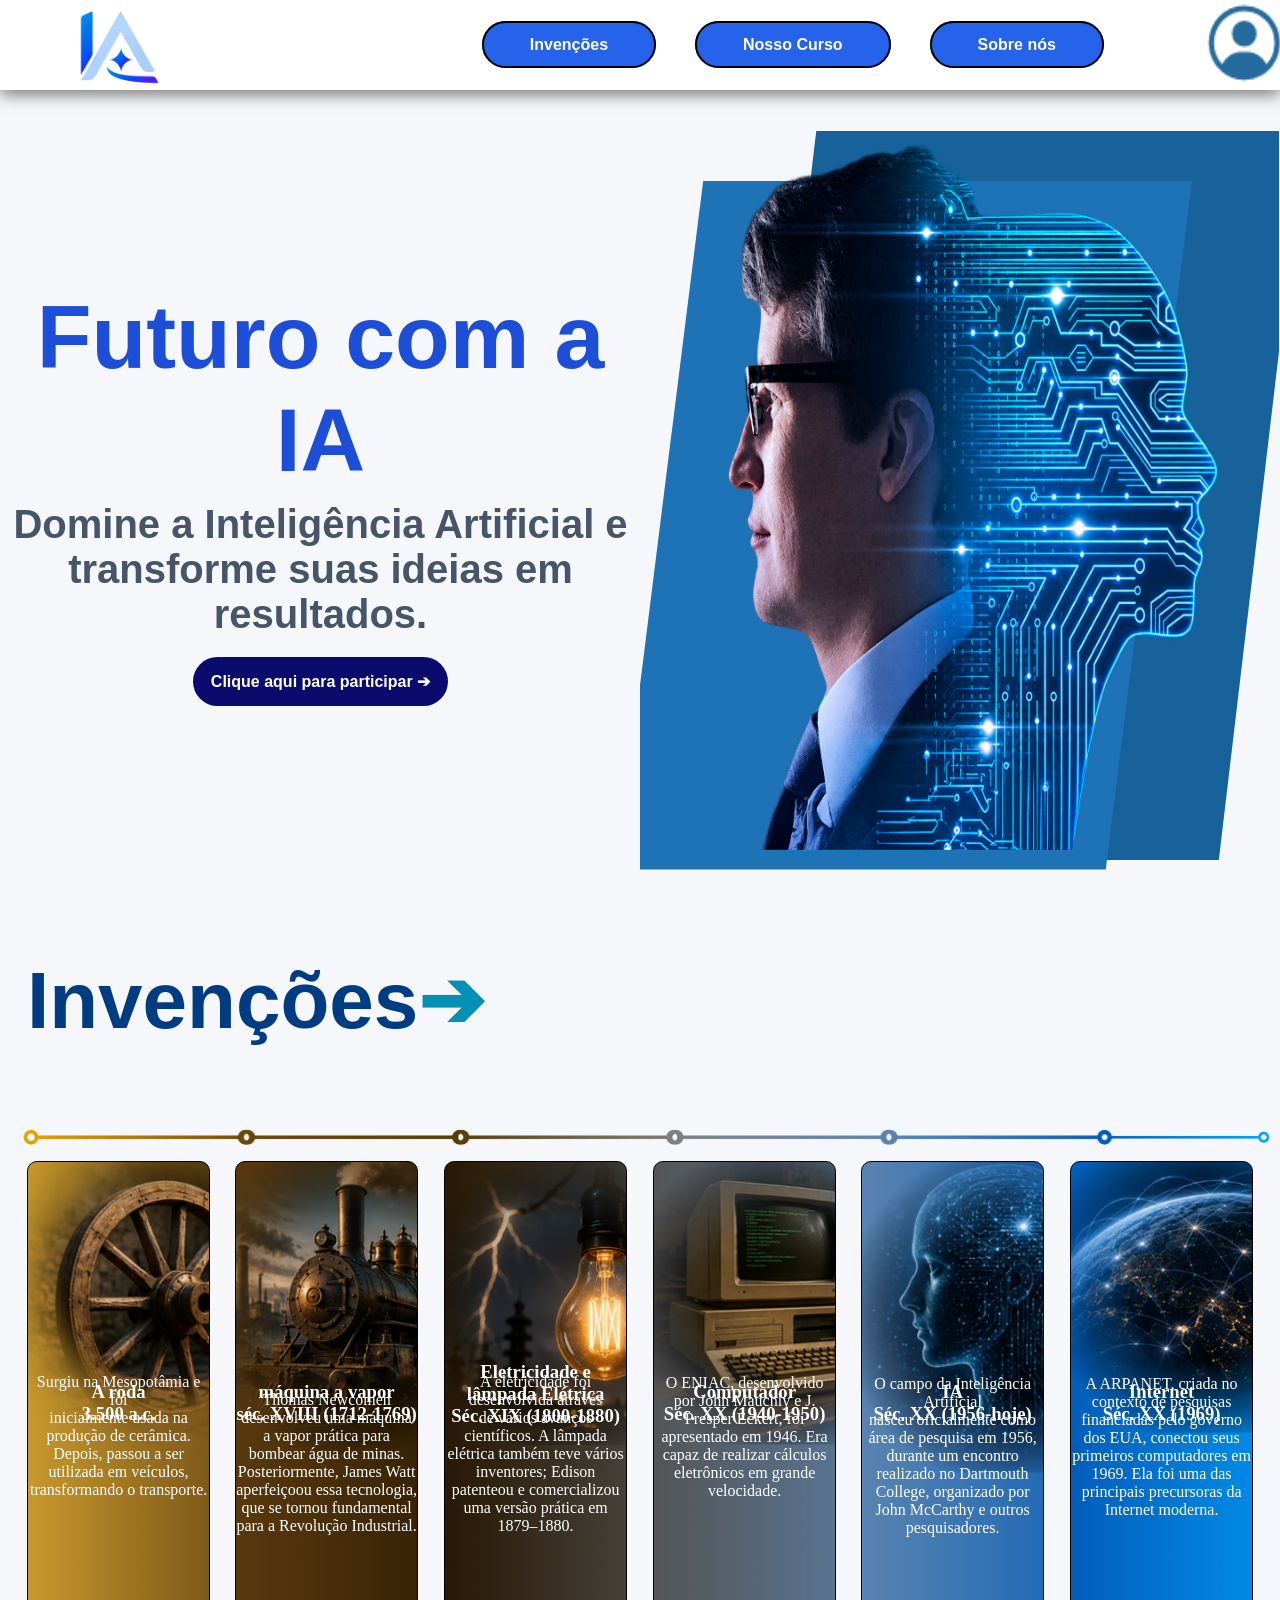
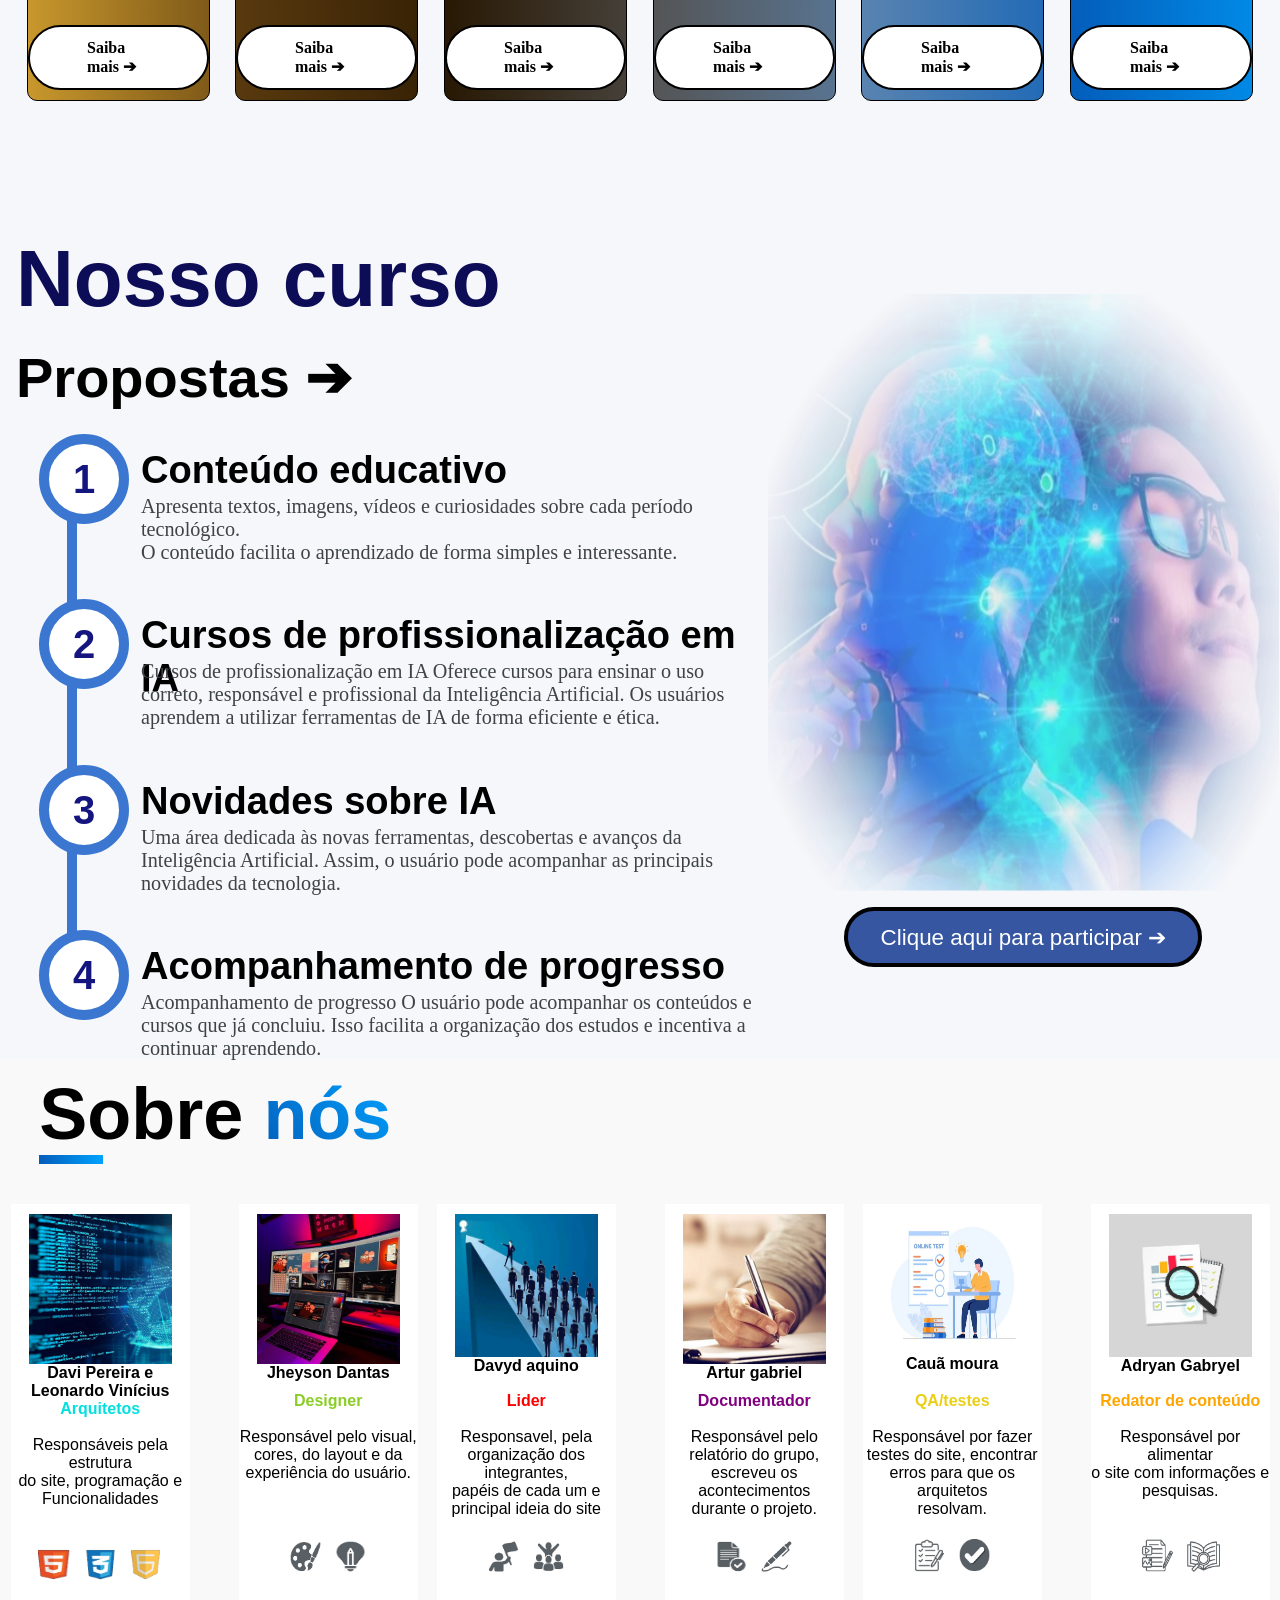
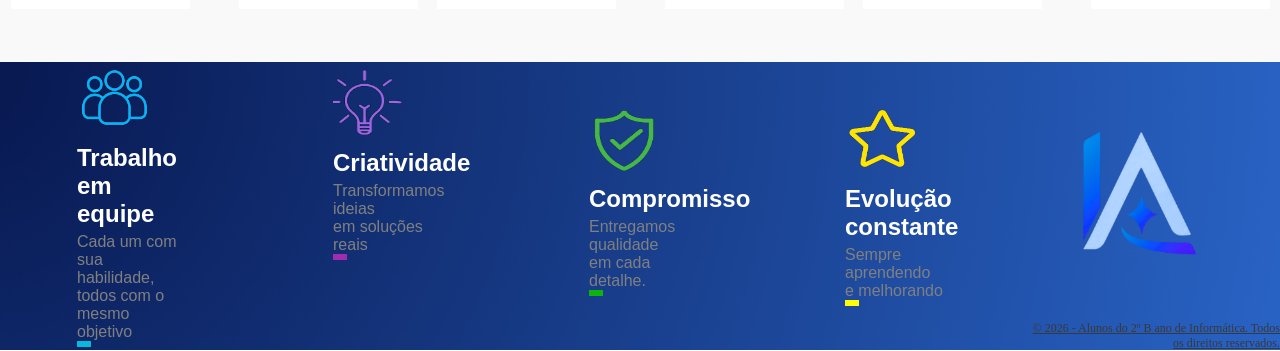
==== index.html @ 352e121f "Update index.html" ====
<!DOCTYPE html>
<html lang="en">

<head>
    <meta charset="UTF-8">
    <meta name="viewport" content="width=device-width, initial-scale=1.0">
    <title>Futuro com a IA</title>
    <link rel="icon" href="imagens/Logo.png">
    <link rel="stylesheet" href="style.css">
    <script src="javascript.js" defer></script>
</head>

<body>
    <header>
        <button class="menu_mobile" onclick="abrirMenu()">☰</button>
        <h1 class="titulo_mobile">Futuro com a IA</h1>
        <nav>
            <div class="logo">
                <img src="imagens/Logo.png" alt="Imagem da Logo Do site">
            </div>

            <div class="botoes-usuario">
                <div class="botoes">
                    <a href="#invencoes">Invenções</a>
                    <a href="#nossocurso">Nosso Curso</a>
                    <a href="#sobrenos">Sobre nós</a>
                </div>
                <div class="usuario">
                    <a href="#"><img src="imagens/usuario.png" alt="botão do usuario"></a>
                </div>
            </div>

        </nav>
        <a href="#nossocurso" class="usuario_mobile"><img src="imagens/usuario.png" alt=""></a>
    </header>

    <main>
        <section>
            <div class="sessao1">

                <div class="titulo-botao reveal">
                    <h1>Futuro com a IA</h1>
                    <p>Domine a Inteligência Artificial e<br> transforme suas ideias em resultados.</p>
                    <a href="compra.html" target="_blank">Clique aqui para participar ➔</a>
                </div>
                <div class="foto-capa">
                    <div class="triangulo1"></div>
                    <div class="triangulo2"></div>
                    <img src="imagens/capa.png" alt="">
                </div>

            </div>
        </section>

        <section>
            <div class="sessao2" id="invencoes">
                <h1 class="reveal">Invenções <span style="color:#0590b5;">➔</span></h1>
                <img class="linha_tempo reveal" src="imagens/Linha do Tempo.png" alt="">
                <img class="linha_tmobile" src="imagens/Linha do T mobile.png" alt="">
                <div class="cardss1">

                    <div class="card1 reveal">
                        <img src="imagens/invencao1.jpeg" alt="">
                        <h3>A roda <br>3.500 a.c.</h3>
                        <p>Surgiu na Mesopotâmia e foi<br> inicialmente usada na produção de cerâmica. Depois, passou a ser utilizada em veículos, transformando o transporte.</p>
                        <div class="bt1">
                        <a href="https://www.smithsonianmag.com/science-nature/a-salute-to-the-wheel-31805121/" target="_blank">Saiba mais ➔</a>
                        </div>
                    </div>

                    <div class="card2 reveal">
                        <img src="imagens/invencao2.jpeg"  alt="">
                        <h3>máquina a vapor<br> séc. XVIII (1712-1769)</h3>
                        <p>Thomas Newcomen desenvolveu uma máquina a vapor prática para bombear água de minas. Posteriormente, James Watt aperfeiçoou essa tecnologia, que se tornou fundamental para a Revolução Industrial.</p>
                        <div class="bt1">
                        <a href="https://icaterm.com.br/maquina-a-vapor-a-tecnologia-que-revolucionou-o-mundo/" target="_blank">Saiba mais ➔</a>
                        </div>
                    </div>

                    <div class="card3 reveal">
                        <img src="imagens/invencao3.jpeg" alt="">
                        <h3>Eletricidade e<br> lâmpada Elétrica<br> Séc. XIX (1800-1880)</h3>
                        <p>A eletricidade foi desenvolvida através<br> de vários avanços científicos. A lâmpada elétrica também teve vários inventores; Edison patenteou e comercializou uma versão prática em 1879–1880.</p>
                        <div class="bt1">
                        <a href="https://www.energy.gov/articles/history-light-bulb?utm_source=chatgpt.com" target="_blank">Saiba mais ➔</a>
                        </div>
                    </div>

                    <div class="card4 reveal">
                        <img src="imagens/invencao4.jpeg" alt="">
                        <h3>Computador<br> Séc. XX (1940-1950)</h3>
                        <p>O ENIAC, desenvolvido por John Mauchly e J. Presper Eckert, foi apresentado em 1946. Era capaz de realizar cálculos eletrônicos em grande velocidade.</p>
                        <div class="bt1">
                        <a href="https://www.computerhistory.org/timeline/1946/" target="_blank">Saiba mais ➔</a>
                        </div>
                    </div>

                    <div class="card5 reveal">
                        <img src="imagens/invencao5.jpeg" alt="">
                        <h3>IA<br> Séc. XX (1956-hoje)</h3>
                        <p>O campo da Inteligência Artificial<br> nasceu oficialmente como área de pesquisa em 1956, durante um encontro realizado no Dartmouth College, organizado por John McCarthy e outros pesquisadores.</p>
                        <div class="bt1">
                        <a href="https://ai.dartmouth.edu/our-story" target="_blank">Saiba mais ➔</a>
                        </div>
                    </div>

                    <div class="card6 reveal">
                        <img src="imagens/invencao6.jpeg" alt="">
                        <h3>Internet<br> Séc. XX (1969)</h3>
                        <p>A ARPANET, criada no contexto de pesquisas financiadas pelo governo dos EUA, conectou seus primeiros computadores em 1969. Ela foi uma das principais precursoras da Internet moderna.</p>
                        <div class="bt1">
                        <a href="https://www.internetsociety.org/internet/history-internet/brief-history-internet/?" target="_blank">Saiba mais ➔</a>
                        </div>
                    </div>

                </div>

            </div>
        </section>

        <section>
            <div class="sessao3" id="nossocurso">
                
                <div class="topicos">
                    <h1 class="reveal">Nosso curso</h1>
                    <h2 class="reveal">Propostas ➔</h2>

                    <div class="linhav reveal"></div>
                    <div class="topico1 reveal">
                        <div class="numero reveal">1</div>
                        <div class="topico1_text reveal">
                            <h3>Conteúdo educativo</h3><br>
                            <p>  Apresenta textos, imagens, vídeos e curiosidades sobre cada período tecnológico.<br> 
  O conteúdo facilita o aprendizado de forma simples e interessante. </p>
                        </div>
                    </div>

                    <div class="topico1 reveal">
                        <div class="numero reveal">2</div>
                        <div class="topico1_text reveal">
                            <h3>Cursos de profissionalização em IA</h3><br>
                            <p>Cursos de profissionalização em IA 
  Oferece cursos para ensinar o uso correto, responsável e profissional da Inteligência 
Artificial. 
  Os usuários aprendem a utilizar ferramentas de IA de forma eficiente e ética. </p>
                        </div>
                    </div>

                    <div class="topico1 reveal">
                        <div class="numero reveal">3</div>
                        <div class="topico1_text reveal">
                            <h3>Novidades sobre IA</h3><br>
                            <p>Uma área dedicada às novas ferramentas, descobertas e avanços da Inteligência 
Artificial. 
  Assim, o usuário pode acompanhar as principais novidades da tecnologia. </p>
                        </div>
                    </div>

                    <div class="topico1 reveal">
                        <div class="numero reveal">4</div>
                        <div class="topico1_text reveal">
                            <h3>Acompanhamento de progresso</h3><br>
                            <p>Acompanhamento de progresso
O usuário pode acompanhar os conteúdos e cursos que já concluiu. 
  Isso facilita a organização dos estudos e incentiva a continuar aprendendo.</p>
                        </div>
                    </div>
                </div>

                <div class="img_botao">
                    <img src="imagens/Foto Curso.png" alt="">
                    <a href="compra.html">Clique aqui para participar ➔</a>
                </div>
            </div>
        </section>

        <section>
            <div class="sessao4" id="sobrenos">
                <h1 class="reveal">Sobre <span style="background: linear-gradient(45deg, #045dba, #00a3ff); -webkit-background-clip: text; background-clip: text; -webkit-text-fill-color: transparent;">nós</span></h1>
                <div class="linhas4 reveal"></div>

                <div class="cardss2">
                    <div class="dupla">
                    <div class="c1 reveal">
                        <img src="imagens/sobrenos1.jpeg" width="80%" height="150px" alt="">
                        <p class="p1">Davi Pereira e<br> Leonardo Vinícius </p>
                        <p class="p2" style="color: rgb(3, 223, 223);">Arquitetos</p>
                        <br>
                        <p class="p3">Responsáveis pela estrutura<br> do site, programação e Funcionalidades</p>
                        <div class="icones">
                            <img src="imagens/elementos_site_separados/elemento_01.png" width="35px" height="35px" alt="">
                            <img src="imagens/elementos_site_separados/elemento_02.png" width="35px" height="35px" alt="">
                            <img src="imagens/elementos_site_separados/elemento_03.png" width="35px" height="35px" alt="">
                        </div>
                    </div>

                    <div class="c2 reveal">
                        <img src="imagens/sobrenos2.jpeg" width="80%" height="150px" alt="">
                        <p class="p1">Jheyson Dantas</p>
                        <p style="color: rgb(139, 205, 40);" class="p2">Designer</p>
                        <br>
                        <p class="p3">Responsável pelo visual,<br> cores, do layout e da<br> experiência do usuário.</p>
                        <div class="icones">
                            <img src="imagens/elementos_site_separados/elemento_04.png" width="35px" height="35px" alt="">
                            <img src="imagens/elementos_site_separados/elemento_05.png" width="35px" height="35px" alt="">
                        </div>
                    </div>
                    </div>

                    <div class="dupla">
                    <div class="c2 reveal">
                        <img src="imagens/sobrenos3.jpeg"  width="80%" height="150px" alt="">
                        <p class="p1">Davyd aquino</p>
                        <p style="color: red;" class="p2">Lider</p>
                        <br>
                        <p class="p3">Responsavel, pela<br> organização dos integrantes,<br> papéis de cada um e<br> principal ideia do site</p>
                        <div class="icones">
                            <img src="imagens/elementos_site_separados/elemento_06.png" width="35px" height="35px" alt="">
                            <img src="imagens/elementos_site_separados/elemento_07.png" width="35px" height="35px" alt="">
                        </div>
                    </div>

                    <div class="c2 reveal">
                        <img src="imagens/sobrenos4.jpeg"  width="80%" height="150px" alt="">
                        <p class="p1">Artur gabriel</p>
                        <p style="color: purple;" class="p2">Documentador</p>
                        <br>
                        <p class="p3">Responsável pelo relatório do grupo, escreveu os acontecimentos<br> durante o projeto.</p>
                        <div class="icones">
                            <img src="imagens/elementos_site_separados/elemento_08.png" width="35px" height="35px" alt="">
                            <img src="imagens/elementos_site_separados/elemento_09.png" width="35px" height="35px" alt="">
                        </div>
                    </div>
                    </div>

                    <div class="dupla">
                    <div class="c2 reveal">
                        <img src="imagens/sobrenos5.jpeg"  width="80%" height="150px" alt="">
                        <p class="p1">Cauã moura</p>
                        <p style="color: #eacf16;" class="p2">QA/testes</p>
                        <br>
                        <p class="p3">Responsável por fazer<br> testes do site, encontrar<br> erros para que os arquitetos<br> resolvam.</p>
                        <div class="icones">
                            <img src="imagens/elementos_site_separados/elemento_10.png" width="35px" height="35px" alt="">
                            <img src="imagens/elementos_site_separados/elemento_11.png" width="35px" height="35px" alt="">
                        </div>
                    </div>

                    <div class="c2 reveal">
                        <img src="imagens/sobrenos6.jpeg"  width="80%" height="150px" alt="">
                        <p class="p1">Adryan Gabryel</p>
                        <p style="color: orange;" class="p2">Redator de conteúdo</p>
                        <br>
                        <p class="p3">Responsável por alimentar<br> o site com informações e <br> pesquisas.</p>
                        <div class="icones">
                            <img src="imagens/elementos_site_separados/elemento_12.png" width="35px" height="35px" alt="">
                            <img src="imagens/elementos_site_separados/elemento_13.png" width="35px" height="35px" alt="">
                        </div>
                    </div>
                    </div>

                </div>
            </div>
        </section>

    </main>
    <footer>
    <div class="c-creditos">

        <div class="dupla2">
        <div class="cardss3 reveal">
            <img src="imagens/elementos_site_separados/elemento_14.png" width="75px" height="65px" alt="">
            <h2>Trabalho em equipe</h2>
            <p>Cada um com sua habilidade,<br> todos com o mesmo objetivo </p>
            <div style="background-color: rgb(9, 185, 220);" class="linha"></div>
        </div>

        <div class="cardss3 reveal">
            <img src="imagens/elementos_site_separados/elemento_15.png" width="75px" height="70px" alt="">
            <h2>Criatividade</h2>
            <p>Transformamos ideias<br> em soluções reais</p>
            <div style="background-color: rgb(160, 44, 175);" class="linha"></div>
        </div>
        </div>

        <div class="dupla2">
        <div class="cardss3 reveal">
            <img src="imagens/elementos_site_separados/elemento_16.png" width="70px" height="65px" alt="">
            <h2>Compromisso</h2>
            <p>Entregamos qualidade<br> em cada detalhe.</p>
            <div style="background-color: rgb(14, 179, 14);" class="linha"></div>
        </div>


        <div class="cardss3 reveal">
            <img src="imagens/elementos_site_separados/elemento_17.png" width="75px" height="65px" alt="">
            <h2>Evolução constante</h2>
            <p>Sempre aprendendo<br> e melhorando</p>
            <div style="background-color: yellow;" class="linha"></div>
        </div>
        </div>

    </div>

        <div class="logofinal reveal">
            <img src="imagens/Logo.png" alt="">
            <p>© 2026 - Alunos do 2º B ano de Informática. Todos os direitos reservados.</p>
        </div>
    </footer>

</body>

</html>
---- style.css ----
html,
body {
    margin: 0;
    padding: 0;
    width: 100%;
    max-width: 100%;
    overflow-x: hidden;
}

html {
    scroll-behavior: smooth;
    /*deixa a rolagem suave*/
}

* {
    box-sizing: border-box;
}

.reveal {
    opacity: 0;
    transform: translateY(30px);
    transition: opacity 0.8s ease, transform 0.8s ease;
    will-change: opacity, transform;
}

.reveal.ativo {
    opacity: 1;
    transform: translateY(0);
}

/*cabeça do site inicio */
header {
    position: fixed;
    width: 100%;
    height: 10vh;
    background-color: white;
    top: 0;
    right: 0;
    left: 0;
    z-index: 1000;
    box-shadow: 0 5px 15px rgba(0, 0, 0, 0.5);
    /* 0 sombra para os lados 5px de sombra pra baixo 15px de espalhamento de sombra e 0.3 da intensidade da sombra */
}

.menu_mobile {
    display: none;
}

.menu_mobile:active {
    transform: scale(1.08);
    border: none;
}

nav {
    height: 100%;
    width: 100%;
    display: flex;
    justify-content: space-between;
}

.titulo_mobile {
    display: none;
}

.logo {
    display: flex;
    align-items: center;
    width: 15%;
    padding-left: 40px;
}

.logo img {
    border-radius: 50%;
    height: 150px;
    width: 150px;
}

.botoes-usuario {
    width: 55%;
    display: flex;
    gap: 40px;
    display: flex;
    justify-content: end;
    align-items: center;
    width: 85%;
}

.botoes a {
    border-radius: 50px;
    font-family: Arial, Helvetica, sans-serif;
    border: solid 2px black;
    padding: 13px 46px;
    text-decoration: none;
    color: white;
    font-weight: bold;
    font-family: Arial, Helvetica, sans-serif;
    background-color: #2563EB;
    margin-left: 35px;
}

.botoes a:hover {
    background-color: #1D4ED8;
}

.usuario_mobile {
    display: none;
}

.usuario {
    width: 7%;
    margin-left: 60px;
}

.usuario img {
    border-radius: 50px;
    width: 80px;
    height: 80px;
}

/*cabeça do site final */

/*main-sessões inicio */
.sessao1 {
    width: 100%;
    min-height: 100vh;
    height: auto;
    display: flex;
    flex-direction: row;
    padding-top: 10vh;
    background-color: #F5F7FA;
    border: solid 1px transparent;
}

.titulo-botao {
    width: 50%;
    height: 90vh;
    display: flex;
    flex-direction: column;
    justify-content: center;
    text-align: center;
    align-items: center;
}

.titulo-botao h1 {
    font-family: Arial, Helvetica, sans-serif;
    font-weight: bold;
    font-size: clamp(20px, 7vw, 240px);
    color: #1D4ED8;
    margin: 0;
    margin-bottom: 10px;
}

.titulo-botao p {
    font-size: clamp(20px, 7vw, 40px);
    font-weight: bold;
    font-family: Arial, Helvetica, sans-serif;
    color: #475569;
    margin: 0;
    margin-bottom: 20px;
}

.titulo-botao a {
    border-radius: 50px;
    color: white;
    background-color: rgb(11, 11, 110);
    text-decoration: none;
    width: 40%;
    height: 6%;
    display: flex;
    justify-content: center;
    align-items: center;
    margin: 0;
    font-weight: bold;
    font-family: Arial, Helvetica, sans-serif;
    font-size: clamp(10px, 7w, 20px);
}

.foto-capa {
    position: relative;
    /*pai dos positions que faz os outros funcionarem e aparecerem */
    height: 90vh;
    width: 50%;
    overflow: hidden;
    display: flex;
    justify-content: center;
    align-items: center;
}

.triangulo1 {
    position: absolute;
    width: 90%;
    height: 90%;
    background-color: #17629a;
    clip-path: polygon(15% 0%,
            100% 0%,
            85% 100%,
            0% 100%);
    top: 0;
    left: -10px;
    animation-name: aparecer1;
    animation-duration: 2.5s;
    animation-fill-mode: forwards;
    opacity: 0;
    animation-timing-function: infinite;
}

@keyframes aparecer1 {
    0% {
        opacity: 0;
    }

    100% {
        opacity: 1;
        top: 40px;
        left: 90px;
    }
}

.triangulo2 {
    position: absolute;
    width: 90%;
    height: 85%;
    background-color: #1d73b5;
    clip-path: polygon(15% 0%,
            100% 0%,
            85% 100%,
            0% 100%);
    top: 400px;
    right: -100px;
    animation-name: aparecer2;
    animation-duration: 2.5s;
    animation-fill-mode: forwards;
    opacity: 0;
    animation-timing-function: infinite;
}

@keyframes aparecer2 {
    0% {
        opacity: 0;
    }

    100% {
        opacity: 1;
        top: 90px;
        right: 87px;
    }
}

.foto-capa img {
    position: absolute;
    animation-name: aparecer-img;
    animation-duration: 4s;
    animation-delay: 0.1s;
    animation-fill-mode: forwards;
    opacity: 0;
    width: 100%;
    height: 90%;
    top: 30px;
    left: -1px;
}

@keyframes aparecer-img {
    0% {
        opacity: 0;
    }

    100% {
        opacity: 1;
    }
}

.sessao2 {
    height: auto;
    min-height: 100vh;
    width: 100%;
    background-color: #F5F7FA;
    border: solid 1px transparent;
    scroll-margin-top: 90px;
}

.sessao2 h1 {
    font-size: 500%;
    margin-top: 4%;
    color: #003c82;
    font-family: Arial, Helvetica, sans-serif;
    font-weight: bold;
    margin-left: 2%;
    display: flex;
    align-items: center;
}

.sessao2 span {
    font-size: 100%;
}

.linha_tempo {
    width: 99%;
    height: 1%;
    margin: 0;
    margin-left: 1%;
}

.linha_tmobile {
    display: none;
}

.cardss1 {
    height: 60vh;
    width: 100%;
    display: flex;
    flex-direction: row;
    position: relative;
}

.cardss1 h3 {
    position: absolute;
    text-align: center;
    color: white;
    top: 200px;

}

.cardss1 p {
    margin: 0;
    margin-top: 30px;
    text-align: center;
    color: white;
}

.cardss1 img {
    max-width: 100%;
    border-radius: 10px 10px 0 0;
    opacity: 0;
}

.bt1 {
    display: flex;
    flex-direction: column;
    justify-content: end;
    height: 39%;
}

.cardss1 a {
    padding: 12px 57px;
    border: solid 2px;
    background-color: white;
    font-weight: bold;
    border-radius: 50px;
    text-decoration: none;
    margin-bottom: 10px;
    color: black;
}

.card1 {
    border: solid 1px;
    background-image: url(imagens/inv1.1.png);
    background-repeat: no-repeat;
    background-size: cover;
    width: 15%;
    height: 100%;
    margin: 0;
    margin-bottom: -50px;
    margin-left: 2%;
    border-radius: 10px;
    opacity: 0.9;
    display: flex;
    flex-direction: column;
    align-items: center;
}

.card1:hover {
    border: solid 3px burlywood;
}

.card2 {
    border: solid 1px;
    background-image: url(imagens/inv2.1.png);
    background-repeat: no-repeat;
    background-size: cover;
    width: 15%;
    height: 100%;
    margin: 0;
    margin-left: 2%;
    border-radius: 10px;
    opacity: 0.9;
    display: flex;
    flex-direction: column;
    align-items: center;
}

.card2 img {
    height: 47%;
}

.card2:hover,
.card3:hover,
.card4:hover {
    border: solid 3px rgb(79, 24, 5);
}

.card3 {
    border: solid 1px;
    background-image: url(imagens/inv3.1.png);
    background-repeat: no-repeat;
    background-size: cover;
    width: 15%;
    height: 100%;
    margin-left: 2%;
    border-radius: 10px;
    opacity: 0.9;
    display: flex;
    flex-direction: column;
    align-items: center;
}

.card3 h3 {
    top: 180px;
}

.card4 {
    border: solid 1px;
    background-image: url(imagens/inv4.1.png);
    background-repeat: no-repeat;
    background-size: cover;
    width: 15%;
    height: 100%;
    margin-left: 2%;
    border-radius: 10px;
    opacity: 0.9;
    display: flex;
    flex-direction: column;
    align-items: center;
}

.card5 {
    border: solid 1px;
    background-image: url(imagens/inv5.1.png);
    background-repeat: no-repeat;
    background-size: cover;
    width: 15%;
    height: 100%;
    margin-left: 2%;
    border-radius: 10px;
    opacity: 0.9;
    display: flex;
    flex-direction: column;
    align-items: center;
}

.card5:hover {
    border: solid 3px rgb(9, 101, 187);
}

.card6 {
    border: solid 1px;
    background-image: url(imagens/inv6.1.png);
    background-repeat: no-repeat;
    background-size: cover;
    width: 15%;
    height: 100%;
    margin-left: 2%;
    border-radius: 10px;
    opacity: 0.9;
    margin-right: 2%;
    display: flex;
    flex-direction: column;
    align-items: center;
}

.card6:hover {
    border: solid 3px rgb(0, 110, 255);
}

.card1:hover,
.card2:hover,
.card3:hover,
.card4:hover,
.card5:hover,
.card6:hover {
    transform: scale(1.04);
}

.sessao3 {
    height: auto;
    min-height: 95vh;
    width: 100%;
    background-color: #F5F7FA;
    display: flex;
    flex-direction: row;
    border: solid 1px transparent;
    scroll-margin-top: 90px;
}

.topicos {
    height: 95vh;
    width: 60%;
}

.topicos h1 {
    margin: 0;
    margin-top: 30px;
    font-size: 500%;
    font-family: Arial, Helvetica, sans-serif;
    color: rgb(12, 12, 87);
    margin-left: 2%;
}

.topicos h2 {
    margin: 0;
    margin-top: 20px;
    font-family: Arial, Helvetica, sans-serif;
    margin-left: 2%;
    font-size: 350%;
}

.linhav {
    background-color: rgb(59, 119, 209);
    height: 58%;
    width: 10px;
    position: absolute;
    left: 5.2%;
    margin-top: 70px;
}

.topico1 {
    display: flex;
    flex-direction: column;
    justify-content: center;
    gap: -10px;
    align-items: start;
    margin-left: 5%;
    height: 17%;
    margin-top: 20px;
}

.numero {
    width: 90px;
    height: 90px;
    border: solid 10px rgb(59, 119, 209);
    display: flex;
    justify-content: center;
    align-items: center;
    border-radius: 50%;
    color: rgb(21, 21, 127);
    font-weight: bold;
    font-family: Arial, Helvetica, sans-serif;
    font-size: 250%;
    background-color: white;
    position: relative;
}

.topico1_text {
    position: relative;
    display: flex;
    flex-direction: column;
    font-size: 140%;
    margin-left: 14%;
    top: -75px;
}

.topico1_text h3 {
    position: relative;
    margin: 0;
    font-weight: bold;
    font-family: Arial, Helvetica, sans-serif;
    font-size: 170%;
    height: 20px;
}

.topico1_text p {
    position: relative;
    margin: 0;
    height: 1px;
    color: #3e4348;
    font-size: 90%;
}

.img_botao {
    height: 95vh;
    width: 40%;
    display: flex;
    flex-direction: column;
    justify-content: center;
    align-items: center;
    overflow: hidden;
}

.img_botao img {
    opacity: 0.9;
    width: 120%;
    height: 70%;
}

.img_botao a {
    width: 70%;
    height: 7%;
    text-decoration: none;
    color: white;
    border: solid 4px black;
    border-radius: 30px;
    background-color: #3656a2;
    margin-top: 15px;
    display: flex;
    justify-content: center;
    align-items: center;
    font-size: 140%;
    font-family: Arial, Helvetica, sans-serif;
}

.sessao4 {
    height: auto;
    min-height: 67vh;
    width: 100%;
    background-color: #F9F9F9;
    margin: 0;
    border: solid 1px transparent;
    scroll-margin-top: 90px;
}

.sessao4 h1 {
    font-weight: bold;
    font-family: Arial, Helvetica, sans-serif;
    font-size: 450%;
    padding-left: 3%;
    margin: 0;
    margin-top: 1%;
}


.linhas4 {
    height: 1vh;
    width: 5%;
    background: linear-gradient(90deg, #045dba, #00a3ff);
    margin-left: 3%;
    margin-bottom: 40px;
}

.cardss2 {
    display: flex;
    justify-content: space-around;
    align-items: center;
}

.dupla {
    margin: 0;
    padding: 0;
    width: 100%;
    height: 100%;
    height: 50vh;
    display: flex;
    flex-direction: row;
    justify-content: space-around;
    gap: 49px;
    padding-left: 10px;
    padding-right: 10px;
}

.c1 {
    height: 90%;
    width: 100%;
    display: flex;
    flex-direction: column;
    align-items: center;
    padding-top: 10px;
    margin: 0;
    padding-bottom: 35px;
    background-color: white;
}

.c2 {
    height: 90%;
    width: 100%;
    display: flex;
    flex-direction: column;
    align-items: center;
    padding-top: 10px;
    margin: 0;
    padding-bottom: 35px;
    background-color: white;
}

.p1 {
    font-family: Arial, Helvetica, sans-serif;
    font-weight: bold;
    margin: 0;
    text-align: center;
    height: none;
    height: 40px;
}

.p2 {
    font-weight: bold;
    font-family: Arial, Helvetica, sans-serif;
    margin: 0;
}

.p3 {
    margin: 0;
    margin-bottom: 75px;
    font-family: Arial, Helvetica, sans-serif;
    text-align: center;
    height: 10%;
}

.icones {
    display: flex;
    justify-content: space-around;
    gap: 10px;
    height: 35px;
}

/* main-sessões final */

/* footer inicio */
footer {
    height: 32vh;
    width: 100%;
    background-image: url(imagens/footer.png);
    background-repeat: no-repeat;
    background-size: cover;
    display: flex;
    flex-direction: row;
}

.c-creditos {
    width: 80%;
    display: flex;
    flex-direction: row;
    justify-content: space-around;
    align-items: center;
}

.dupla2 {
    display: flex;
    flex-direction: row;
    justify-content: space-around;
    width: 100%;
}

.cardss3 {
    width: 20%;
}

.cardss3 h2 {
    font-family: Arial, Helvetica, sans-serif;
    font-weight: bold;
    color: white;
    margin: 0;
    margin-top: 10px;
    margin-bottom: 5px;
}

.cardss3 p {
    font-family: Arial, Helvetica, sans-serif;
    color: gray;
    margin: 0;
}

.linha {
    height: 0.7vh;
    width: 14%;
}

.logofinal {
    width: 20%;
    margin: 0;
}

.logofinal img {
    height: 255px;
    width: 85%;
}

.logofinal p {
    font-size: 75%;
    margin: 0;
    text-decoration: underline;
    text-align: end;
    color: rgb(57, 57, 57);
}

/*footer final */

/*media responsividade inicio */
@media (max-width: 1000px) {
    header {
        display: flex;
        width: 100%;
    }

    .menu_mobile {
        display: flex;
        justify-content: center;
        align-items: center;
        background-color: rgba(255, 255, 255, 0.946);
        border: solid 2px;
        width: 20%;
        height: 100%;
        font-size: 300%;
        color: black;
    }

    nav {
        display: none;
    }

    .logo {
        display: none;
    }

    .titulo_mobile {
        display: flex;
        color: #045dba;
        margin-left: 20px;
        font-family: Arial, Helvetica, sans-serif;
        font-weight: bold;
        display: flex;
        align-items: center;
        font-size: 190%;
    }

    nav.ativo {
        display: flex;
        flex-direction: column;
        width: 100%;
        max-width: 100%;
        background-color: rgba(255, 255, 255, 0.946);
        box-shadow: 0 5px 15px rgba(0, 0, 0, 0.5);
        border-bottom: solid 3px;
        position: fixed;
        top:10vh;
        left: 0;
        margin: 0;
        height: 17vh;
        box-sizing: border-box;
        overflow: hidden;
    }

    nav.ativo .botoes-usuario {
        display: flex;
        flex-direction: column;
        align-items: center;
        justify-content: start;
        height: 100%;
        width: 100%;
        max-width: 100%;
        box-sizing: border-box;
    }
    nav.ativo .botoes {
    width: 100%;
    max-width: 100%;
    box-sizing: border-box;
}

    nav.ativo a {
        width: 100%;
        max-width: 100%;
        gap: 10px;
        display: flex;
        align-items: start;
        margin: 0;
        border-radius: 0;
        border-left: none;
        border-right: none;
        border-top: solid 2px black;
        border-bottom: solid 2px black;
        background-color: transparent;
        color: #003c82;
        animation-name: entrar1;
        animation-duration: 0.15s;
        animation-fill-mode: forwards;
    }
    @keyframes entrar1 {
        0% {
            opacity: 0;
            transform: translateX(100px);
            color: rgb(11, 180, 180);
        }
        50% {
            color: aquamarine;
        }
        100% {
            transform: translateZ(0);
            opacity: 1;
        }
    }

    .usuario {
        display: none;
    }

    .sessao1 {
        display: flex;
        flex-direction: column-reverse;
        justify-content: center;
        align-items: center;
        width: 100%;
        margin: 0;
        padding: 0;
        height: 70%;
    }

    .foto-capa {
        width: 100%;
        margin: 0;
        padding: 0;
        height: 40vh;
    }

    .triangulo1 {
        height: 60%;
        width: 75%;
        animation-name: aparecer3;
        animation-duration: 2.5s;
        opacity: 1;
        top: -100px;
        left: -100px;
    }

    @keyframes aparecer3 {
        0% {
            opacity: 1;
        }

        100% {
            opacity: 1;
            top: 30px;
            left: 65px;
        }
    }

    .triangulo2 {
        height: 60%;
        width: 75%;
        opacity: 1;
        top: 100px;
        right: -200px;
        animation-name: aparecer4;
        animation-duration: 2.5s;
    }

    @keyframes aparecer4 {
        0% {
            opacity: 1;
        }

        100% {
            opacity: 1;
            top: 50px;
            right: 65px;
        }
    }

    .foto-capa img {
        height: 60%;
        width: 80%;
        position: absolute;
        left: 60px;
    }

    .titulo-botao {
        width: 100%;
        height: 20%;
        margin: 0;
        padding: 0;
        display: flex;
        justify-content: start;
    }

    .titulo-botao h1 {
        margin: 0;
    }

    .titulo-botao a {
        width: 80%;
        border-radius: 6px;
        height: 5vh;
    }

    .sessao2 {
        width: 100%;
        display: flex;
        flex-direction: column;
        position: relative;
    }

    .sessao2 h1 {
        font-size: 450%;
    }

    .sessao2 span {
        font-size: 100%;
    }

    .linha_tempo {
        display: none;
    }

    .linha_tmobile {
        display: flex;
        width: 20%;
        height: 3300px;
        position: absolute;
        padding-top: 500px;
        left: 0;
        top: 0;
        z-index: 1;
    }

    .cardss1 {
        display: flex;
        flex-direction: column;
        align-items: center;
        margin: 0;
        padding: 0;
        width: 100%;
        height: auto;
        gap: 10px;
        position: relative;
    }

    .card1 {
        width: 70%;
        margin: 0;
        display: flex;
        flex-direction: column;
        padding: 0;
    }

    .card1 h3, p {
        margin: 0;
    }

    .card2 {
        width: 70%;
        margin: 0;
    }

    .card3 {
        width: 70%;
        margin: 0;
    }

    .card4 {
        width: 70%;
        height: 50%;
        margin: 0;
    }

    .card5 {
        width: 70%;
        margin: 0;
    }

    .card6 {
        width: 70%;
        margin: 0;
    }

    .cardss1 a {
        margin-bottom: 40px;
        margin-top: 50px;
    }

    .sessao3 {
        display: flex;
        flex-direction: column;
        gap: 80px;
        width: 100%;
        margin-top: 150px;
    }

    .sessao3 h1 {
        font-size: 300%;
        margin: 0;
    }

    .sessao3 h2 {
        font-size: 250%;
        margin: 0;
        margin-bottom: 10px;
    }

    .topicos {
        width: 100%;
        height: 100%;
        margin: 0;
        padding: 0;
        font-size: 90%;
    }

    .linhav {
        left: 10%;
        display: flex;
        flex-direction: column;
        align-items: center;
        justify-content: start;
        margin-top: 0;
        height: 70%;
    }

    .topico1 {
        margin: 0;
        margin-bottom: 10px;
        display: flex;
        justify-content: end;
        font-size: 80%;
        padding: 0;
    }

    .numero {
        font-size: 300%;
    }

    .topico1_text {
        margin: 0;
        margin-left: 90px;
        margin-top: 10px;
    }

    .topico1_text h3 {
        height: 10%;
        margin-bottom: 1px;
    }

    .img_botao {
        display: flex;
        flex-direction: column;
        justify-content: start;
        width: 100%;
        height: 60vh;
        margin: 0;
        padding: 0;
    }

    .img_botao img {
        width: 100%;
        height: 50%;
    }

    .img_botao a {
        margin: 0;
        padding: 0;
        border-radius: 10px;
        border: none;
        height: 10%;
        width: 90%;
    }

    .sessao4 {
        width: 100%;
        flex-direction: column;
    }

    .linhas4 {
        width: 25%;
    }

    .cardss2 {
        width: 100%;
        flex-direction: column;
    }

    .dupla {
        gap: 25px;
    }

    .c1 {
        width: 80%;
    }

    .c2 {
        width: 80%;
    }
    .icones p {
        margin-top: 5px;
    }

    footer {
        width: 100%;
        height: auto;
        height: 76vh;
        display: flex;
        flex-direction: column;
        flex-wrap: wrap;
    }

    .c-creditos {
        width: 100%;
        display: flex;
        flex-direction: column;
        align-items: center;
        gap: 10px;
    }

    .dupla2 {}

    .cardss3 {
        display: flex;
        flex-direction: column;
        justify-content: center;
        align-items: center;
        width: 100%;
        height: 100%;
        margin-top: 10px;
    }
    .cardss3 h2 {
    font-size: 18px;
    margin: 5px 0;
}
.cardss3 p {
    font-size: 12px;
    margin: 10px;
}
.linha {
    width: 30%;
    margin-top: 8px;
}

    .mobilefinal {
        display: flex;
        flex-direction: row;
    }

    .logofinal {
        width: 100%;
        display: flex;
        flex-direction: column;
        justify-content: center;
        align-items: center;
        margin: 0;
    }

    .logofinal img {
        height: 255px;
        width: 75%;
    }

    .logofinal p {
        color: white;
        text-align: center;
        display: flex;
        justify-content: center;
        align-items: center;
        text-wrap: wrap;
    }
}
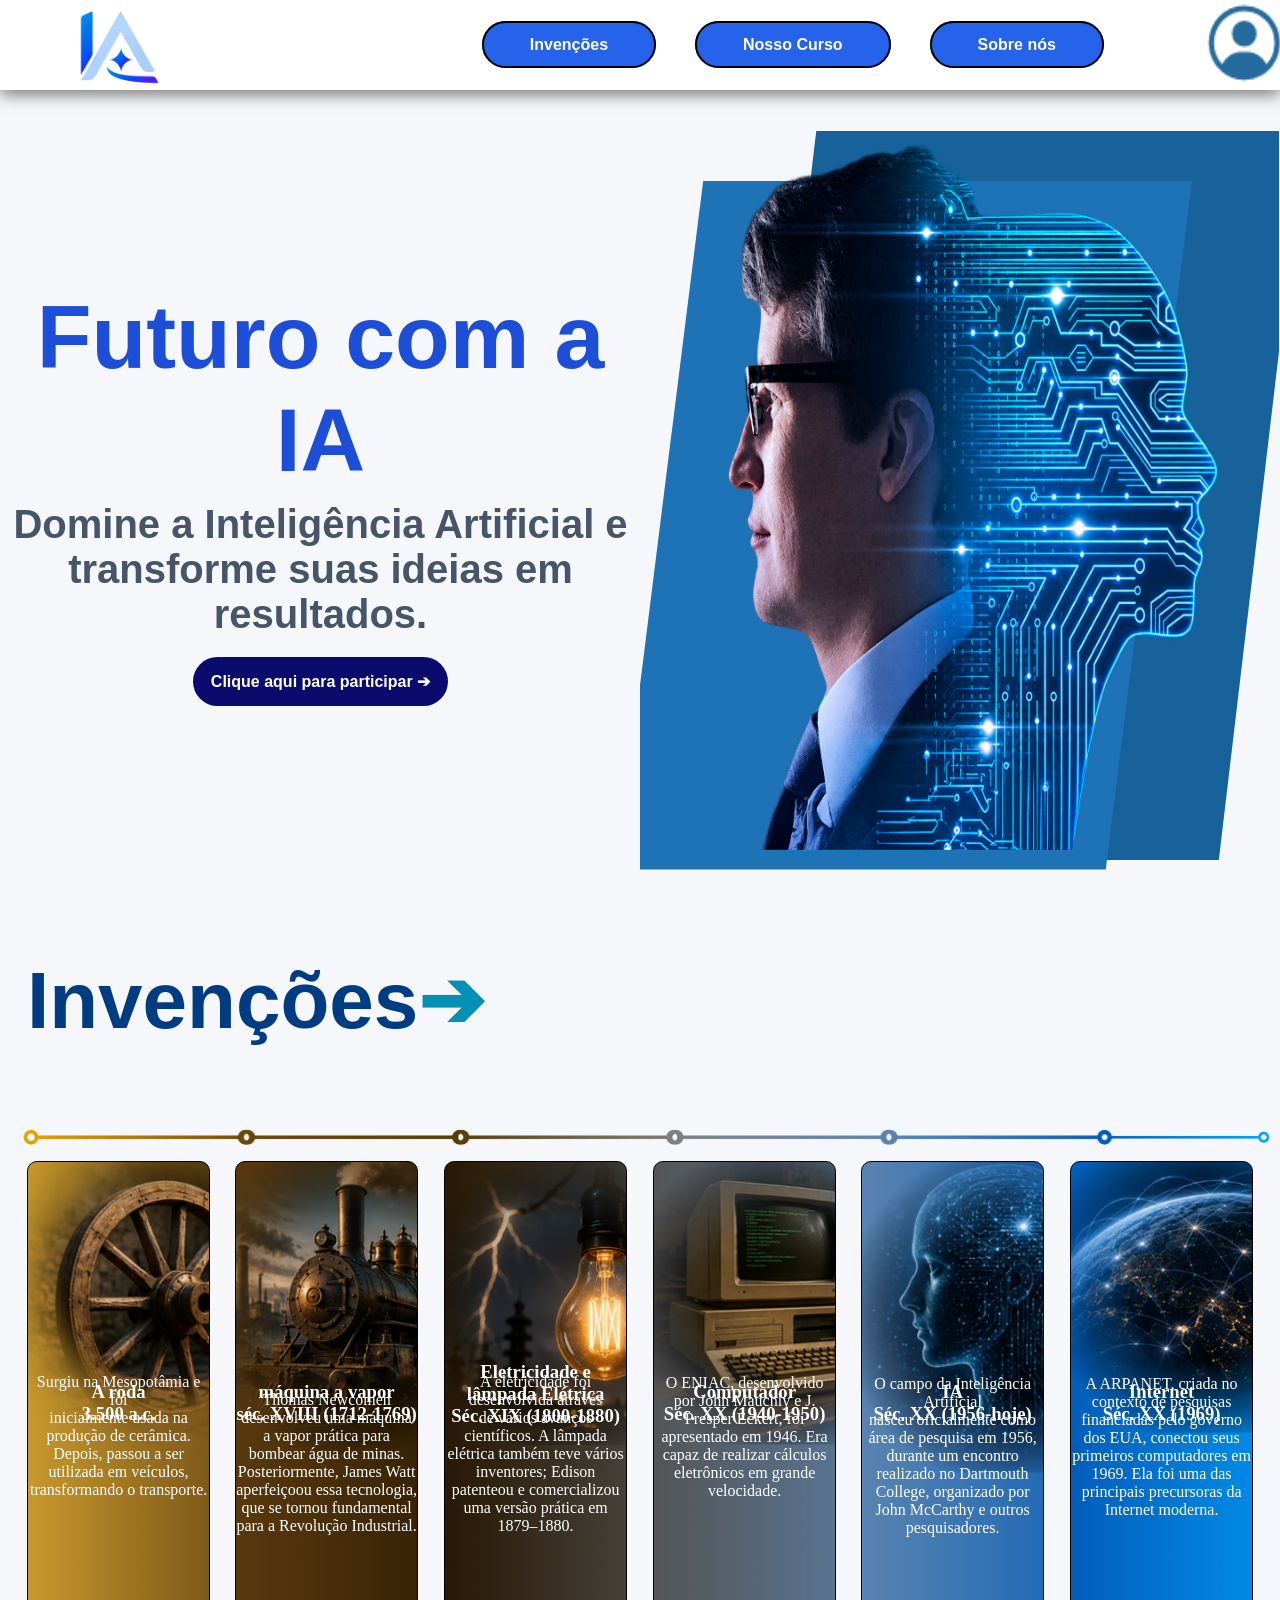
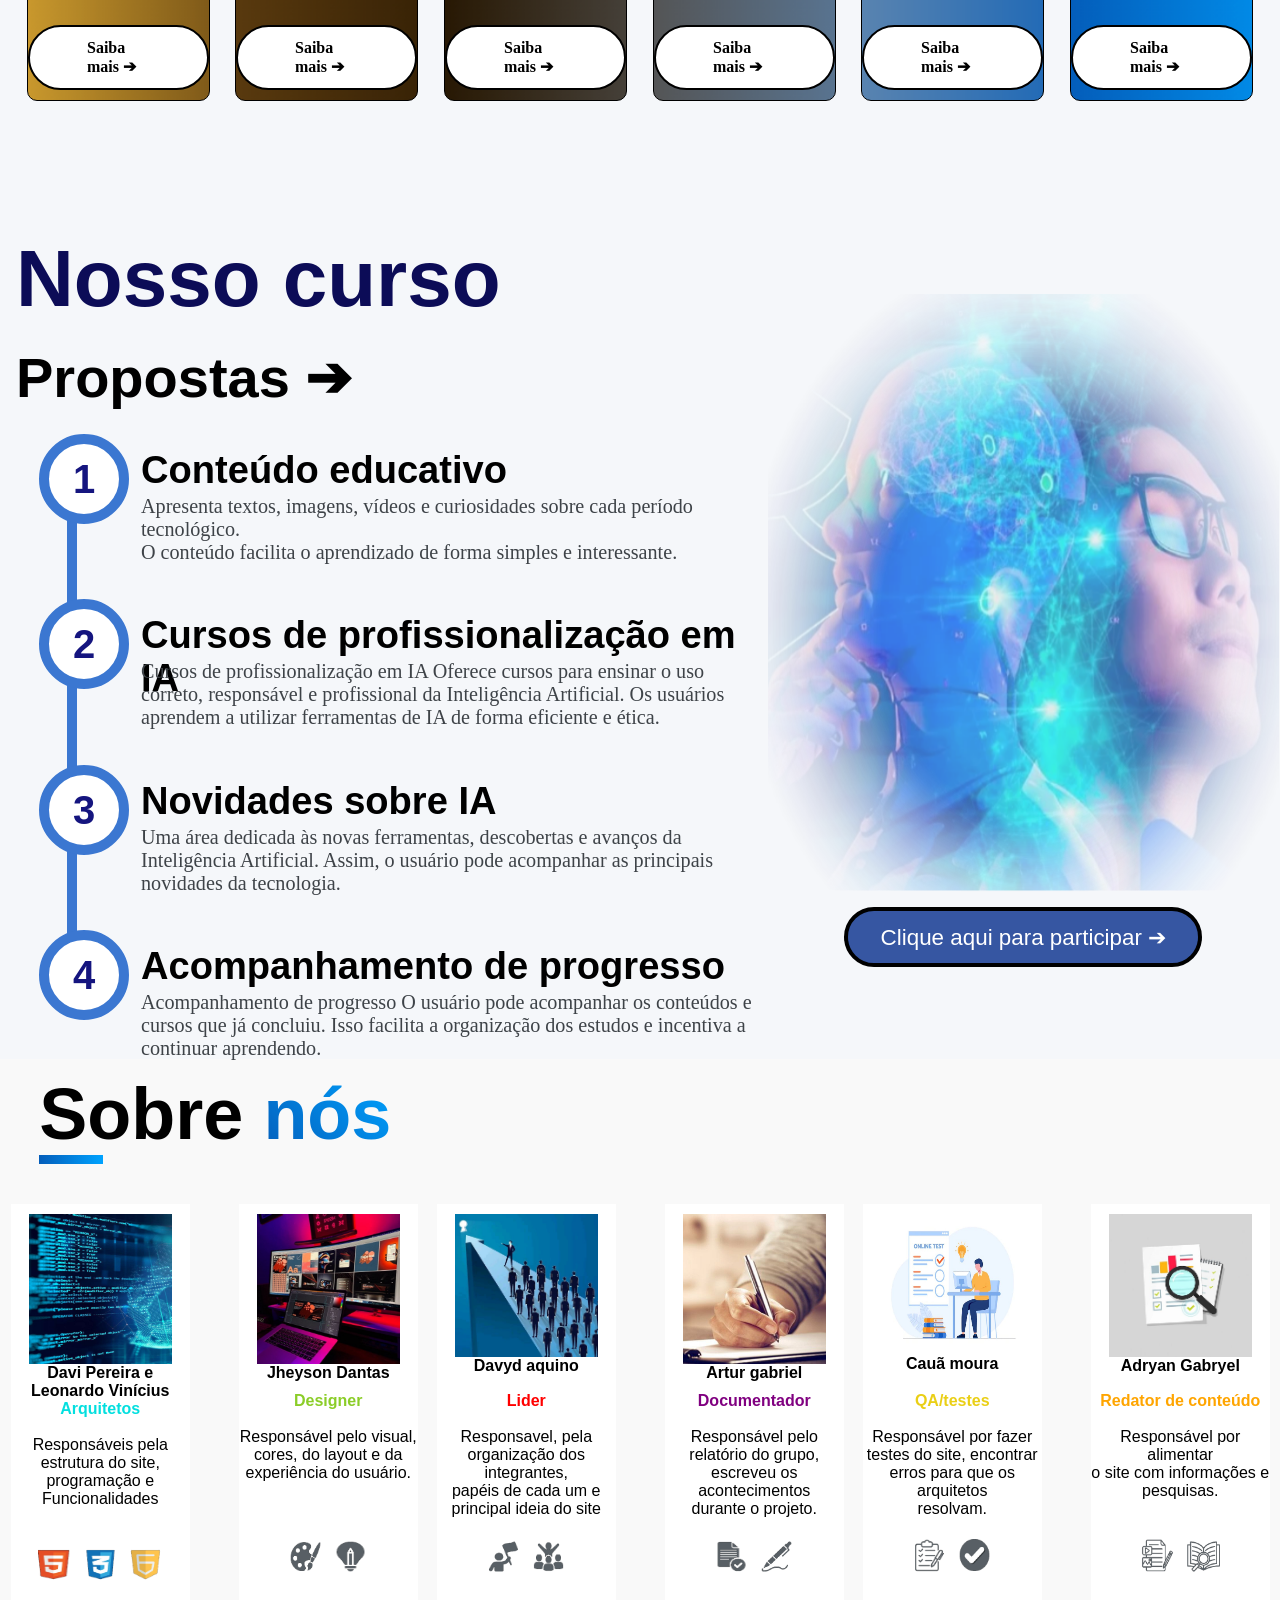
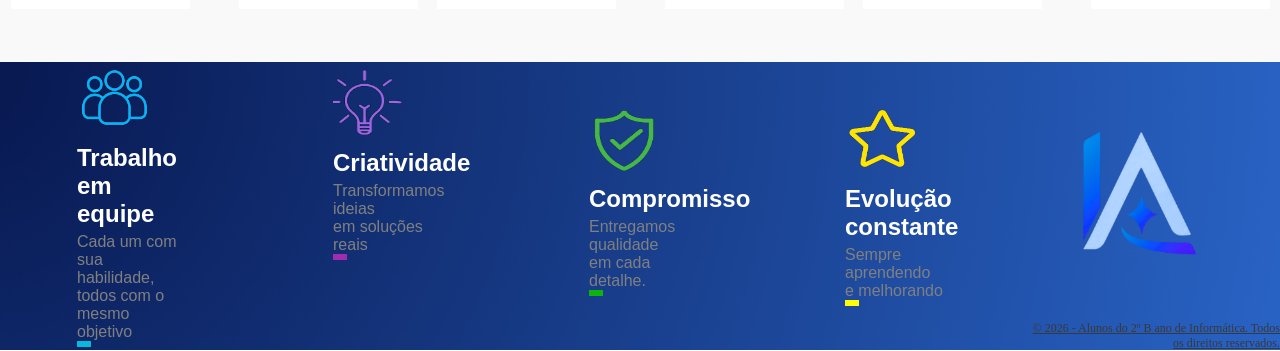
==== commit 4417f6bb: "progresso95%" ====
--- a/index.html
+++ b/index.html
@@ -186,7 +186,7 @@
                         <p class="p1">Davi Pereira e<br> Leonardo Vinícius </p>
                         <p class="p2" style="color: rgb(3, 223, 223);">Arquitetos</p>
                         <br>
-                        <p class="p3">Responsáveis pela estrutura<br> do site, programação e Funcionalidades</p>
+                        <p class="p3">Responsáveis pela estrutura do site, programação e Funcionalidades</p>
                         <div class="icones">
                             <img src="imagens/elementos_site_separados/elemento_01.png" width="35px" height="35px" alt="">
                             <img src="imagens/elementos_site_separados/elemento_02.png" width="35px" height="35px" alt="">
--- a/style.css
+++ b/style.css
@@ -850,14 +850,18 @@
     width: 100%;
     max-width: 100%;
     box-sizing: border-box;
+    display: flex;
+    flex-direction: column;
 }
 
     nav.ativo a {
         width: 100%;
         max-width: 100%;
         gap: 10px;
+        flex: 1;
         display: flex;
         align-items: start;
+        justify-content: flex-start;
         margin: 0;
         border-radius: 0;
         border-left: none;
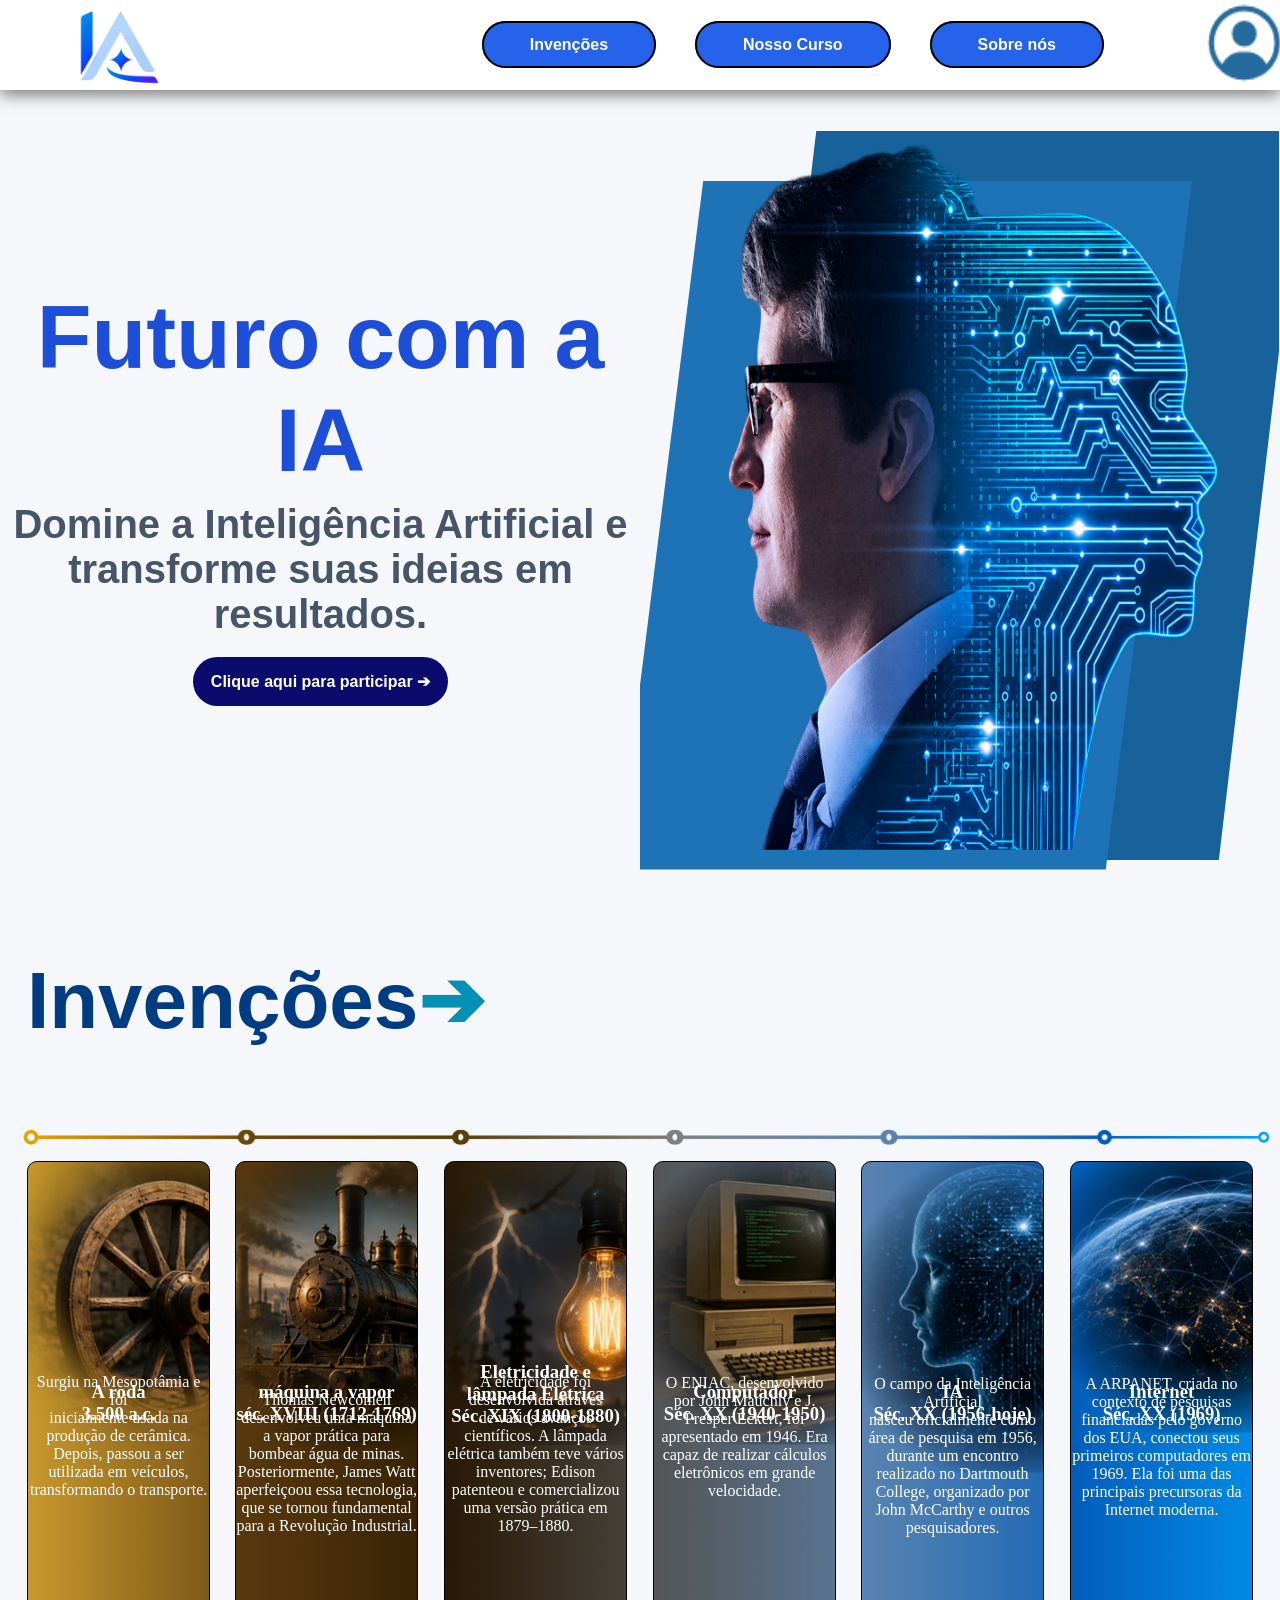
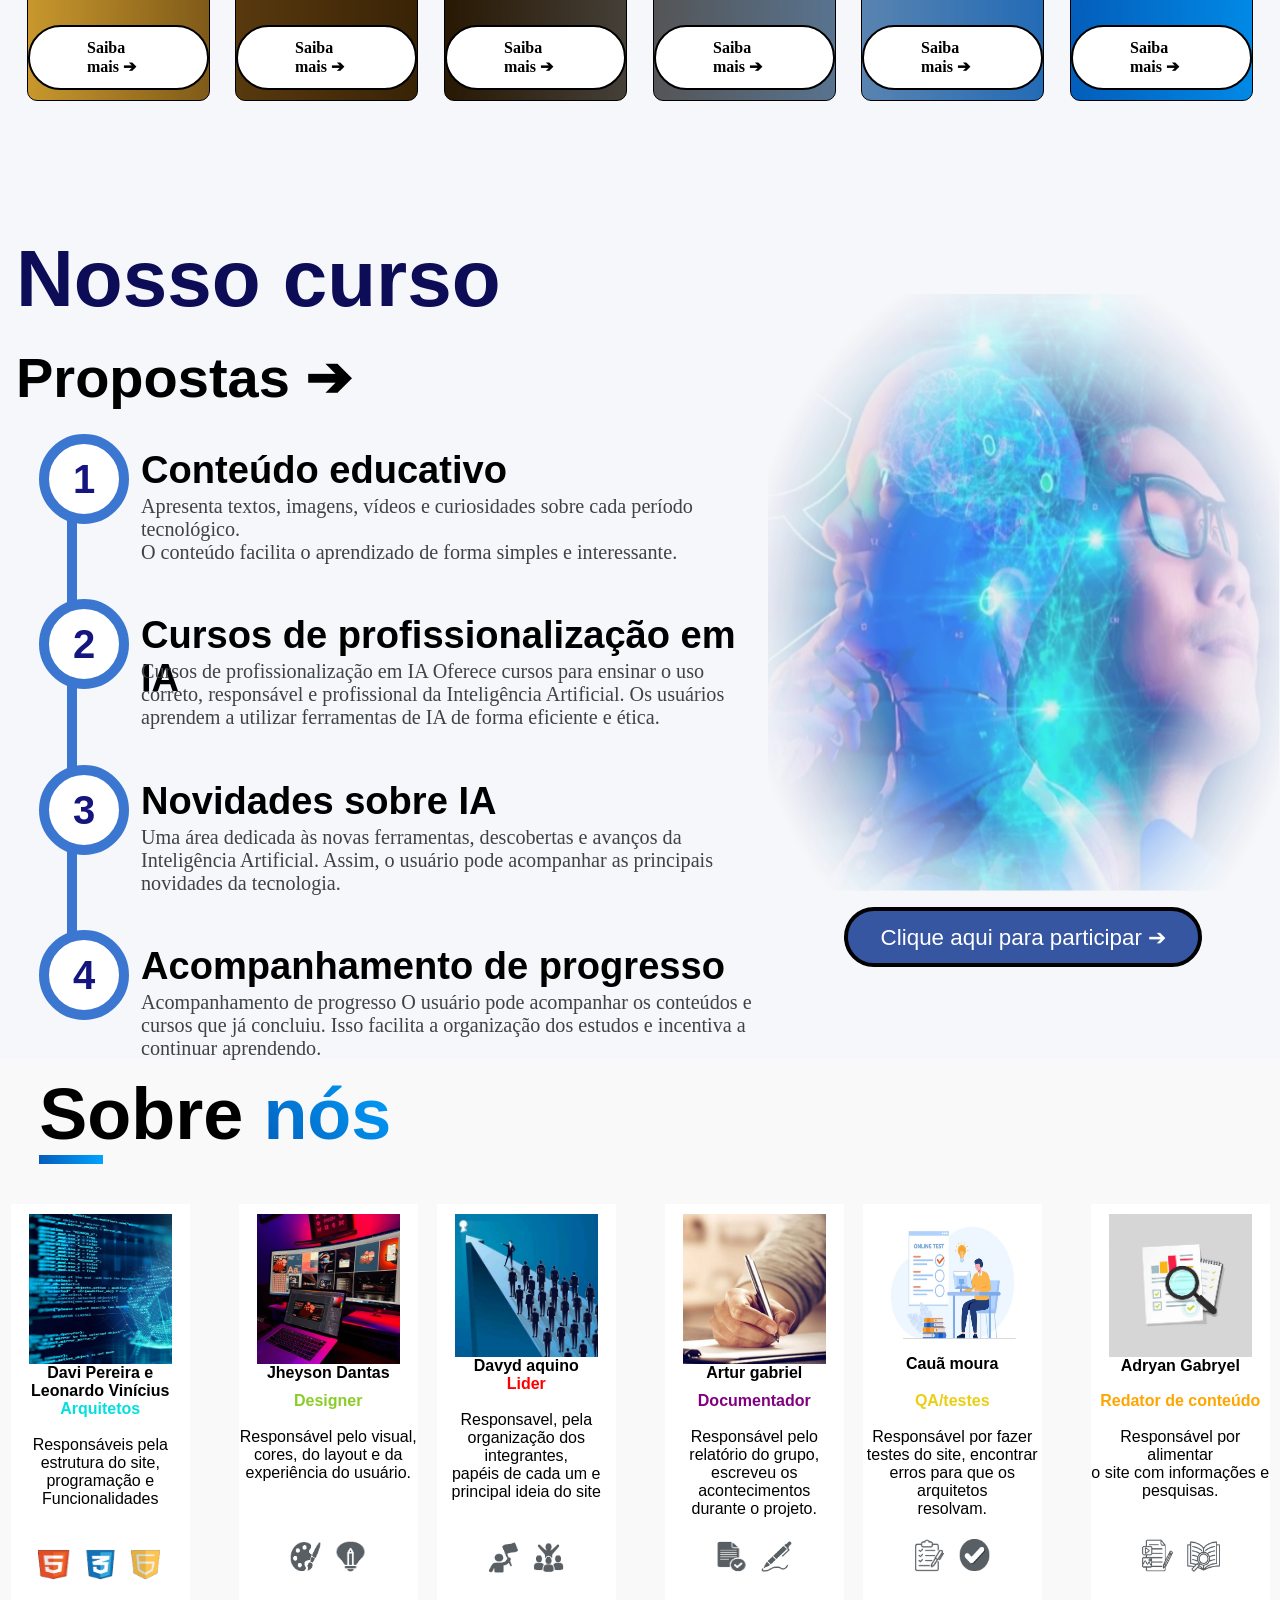
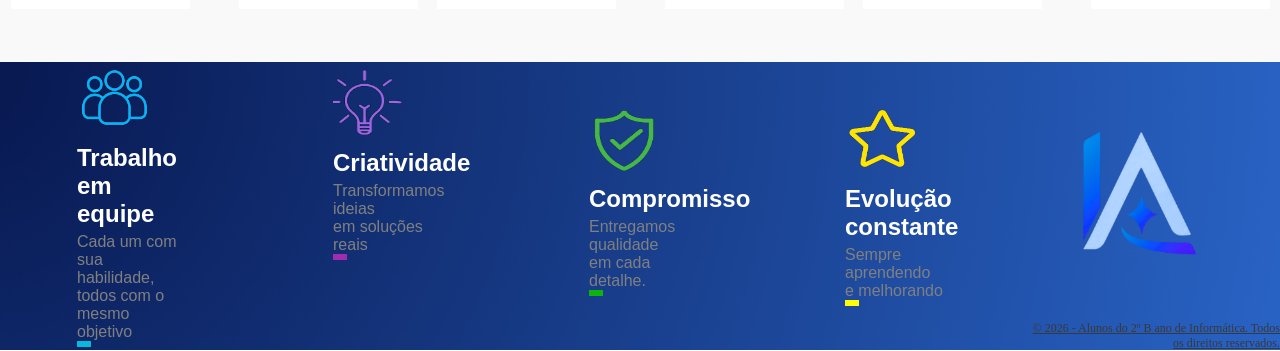
==== commit d1372b45: "progresso96%" ====
--- a/index.html
+++ b/index.html
@@ -213,7 +213,7 @@
                         <p class="p1">Davyd aquino</p>
                         <p style="color: red;" class="p2">Lider</p>
                         <br>
-                        <p class="p3">Responsavel, pela<br> organização dos integrantes,<br> papéis de cada um e<br> principal ideia do site</p>
+                        <p class="p3">Responsavel, pela<br> organização dos integrantes,<br> papéis de cada um e<br> principal ideia do site</p><br>
                         <div class="icones">
                             <img src="imagens/elementos_site_separados/elemento_06.png" width="35px" height="35px" alt="">
                             <img src="imagens/elementos_site_separados/elemento_07.png" width="35px" height="35px" alt="">
--- a/style.css
+++ b/style.css
@@ -831,7 +831,7 @@
         top:10vh;
         left: 0;
         margin: 0;
-        height: 17vh;
+        height: 19vh;
         box-sizing: border-box;
         overflow: hidden;
     }
@@ -850,18 +850,17 @@
     width: 100%;
     max-width: 100%;
     box-sizing: border-box;
-    display: flex;
-    flex-direction: column;
+    height: auto;
 }
 
     nav.ativo a {
         width: 100%;
         max-width: 100%;
-        gap: 10px;
-        flex: 1;
-        display: flex;
-        align-items: start;
-        justify-content: flex-start;
+        height: 81%;
+        display: flex;
+        align-items: center;
+        padding: 0;
+        padding-left: 10px;
         margin: 0;
         border-radius: 0;
         border-left: none;
@@ -1167,18 +1166,30 @@
 
     .dupla {
         gap: 25px;
+        height: auto;
+        margin-bottom: 25px;
     }
 
     .c1 {
         width: 80%;
+        height: auto;
     }
 
     .c2 {
         width: 80%;
-    }
-    .icones p {
-        margin-top: 5px;
-    }
+        height: auto;
+    }
+    .icones {
+    display: flex;
+    justify-content: center;
+    align-items: center;
+    gap: 15px;
+    height: auto;
+    margin-top: 60px;
+}
+.p3 {
+    margin: 0;
+}
 
     footer {
         width: 100%;
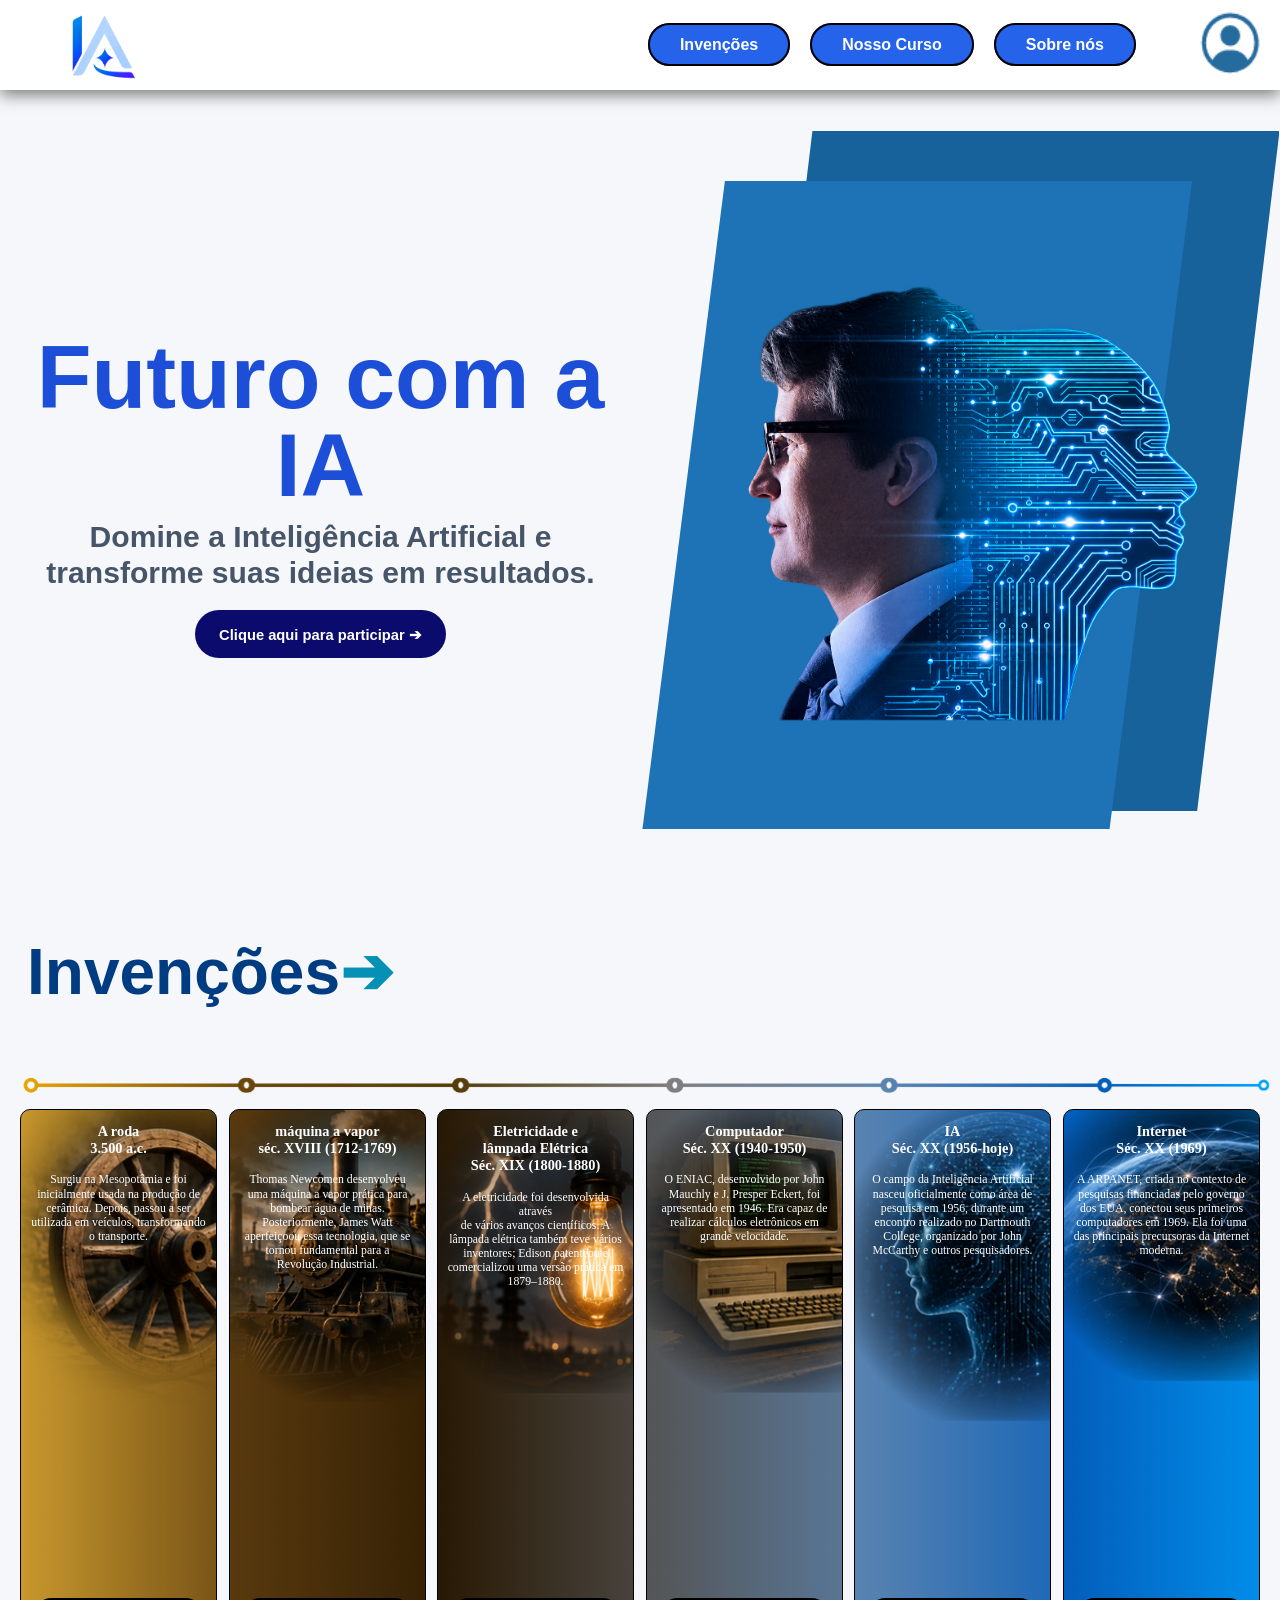
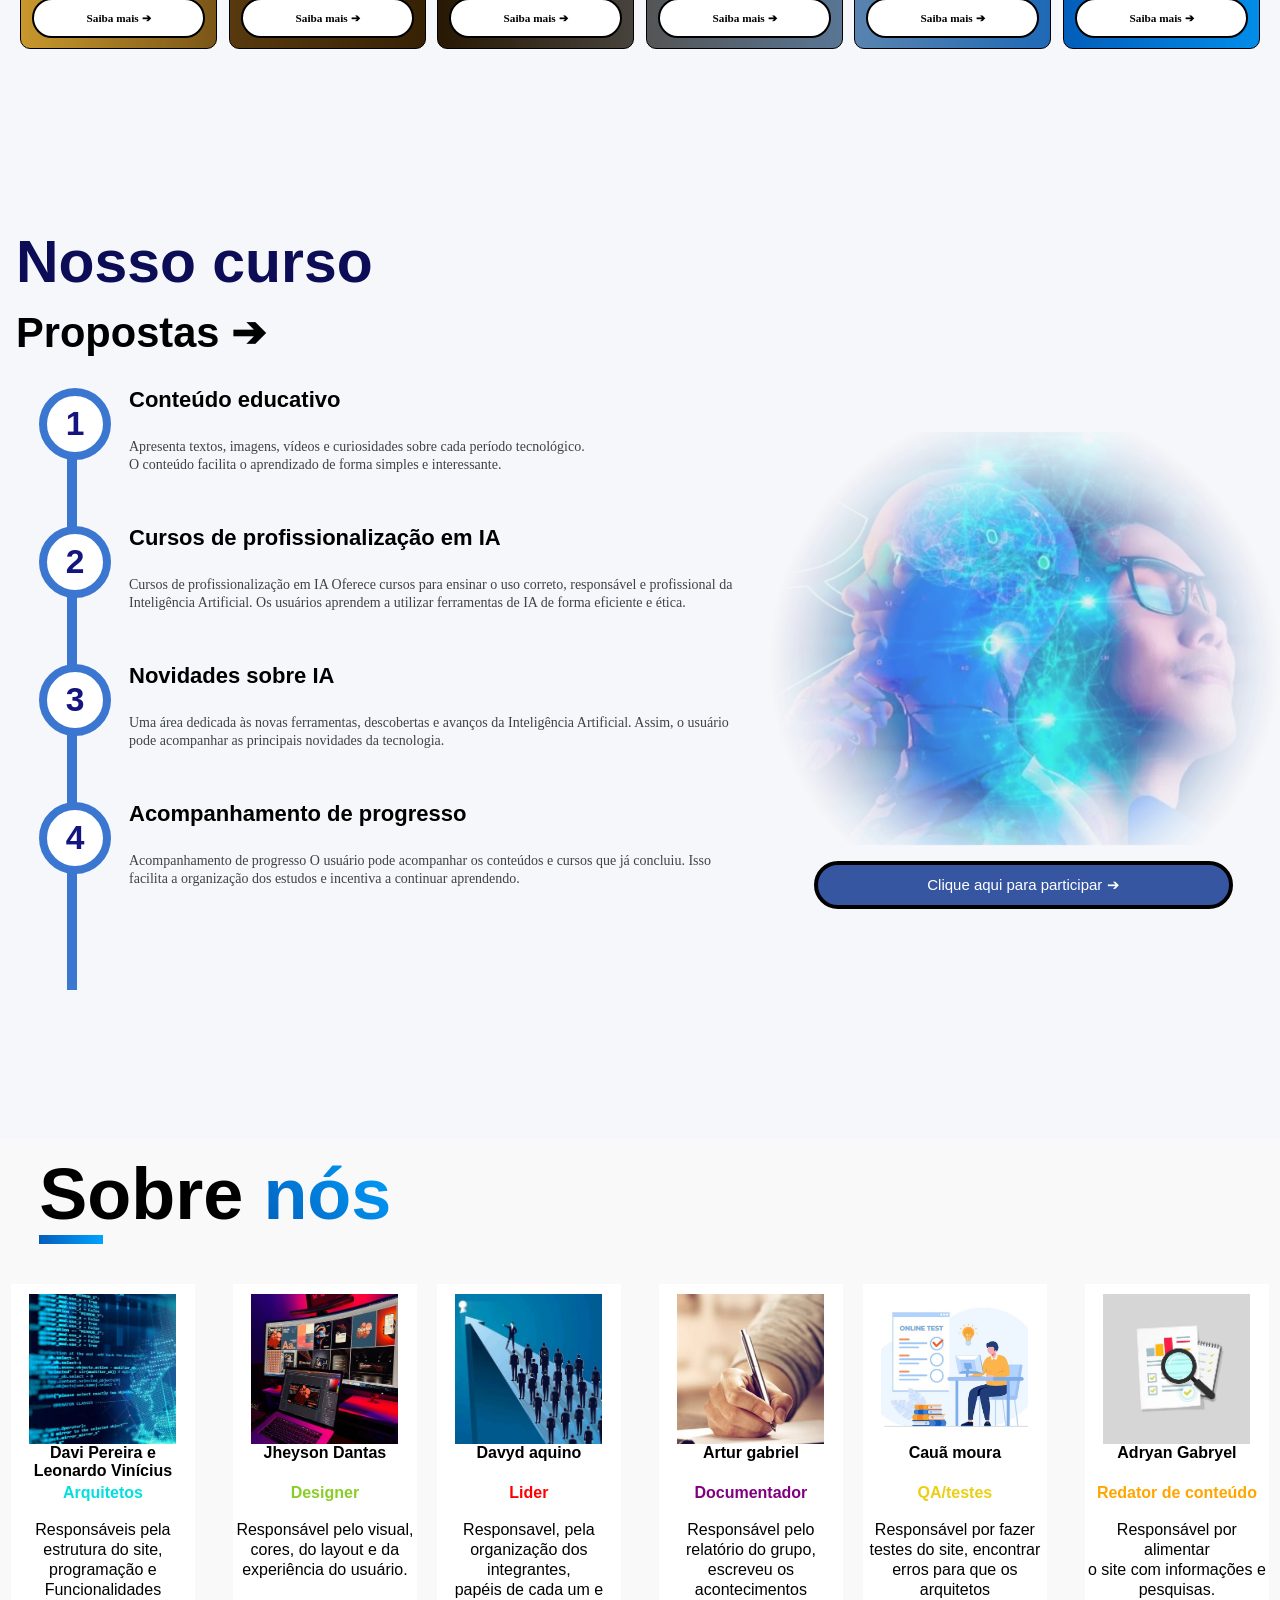
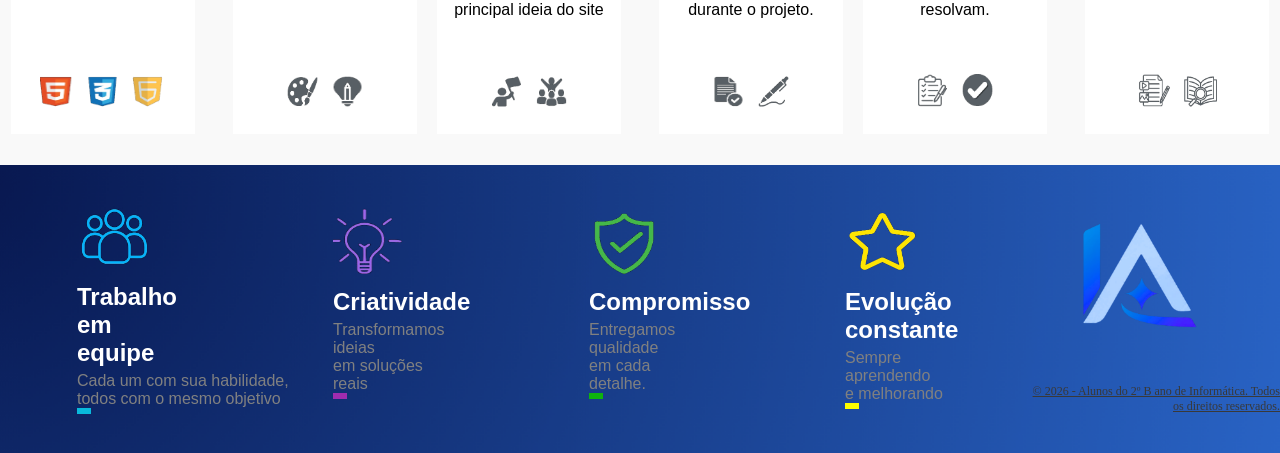
==== commit 5b093744: "progresso97%" ====
--- a/index.html
+++ b/index.html
@@ -26,7 +26,7 @@
                     <a href="#sobrenos">Sobre nós</a>
                 </div>
                 <div class="usuario">
-                    <a href="#"><img src="imagens/usuario.png" alt="botão do usuario"></a>
+                    <a href="#nossocurso"><img src="imagens/usuario.png" alt="botão do usuario"></a>
                 </div>
             </div>
 
@@ -41,7 +41,7 @@
                 <div class="titulo-botao reveal">
                     <h1>Futuro com a IA</h1>
                     <p>Domine a Inteligência Artificial e<br> transforme suas ideias em resultados.</p>
-                    <a href="compra.html" target="_blank">Clique aqui para participar ➔</a>
+                    <a href="#nossocurso">Clique aqui para participar ➔</a>
                 </div>
                 <div class="foto-capa">
                     <div class="triangulo1"></div>
@@ -169,7 +169,7 @@
 
                 <div class="img_botao">
                     <img src="imagens/Foto Curso.png" alt="">
-                    <a href="compra.html">Clique aqui para participar ➔</a>
+                    <a href="compra.html" target="_blank">Clique aqui para participar ➔</a>
                 </div>
             </div>
         </section>
@@ -271,7 +271,7 @@
         <div class="cardss3 reveal">
             <img src="imagens/elementos_site_separados/elemento_14.png" width="75px" height="65px" alt="">
             <h2>Trabalho em equipe</h2>
-            <p>Cada um com sua habilidade,<br> todos com o mesmo objetivo </p>
+            <p class="txt_mobile">Cada um com sua habilidade,<br> todos com o mesmo objetivo </p>
             <div style="background-color: rgb(9, 185, 220);" class="linha"></div>
         </div>
 
@@ -302,7 +302,7 @@
 
     </div>
 
-        <div class="logofinal reveal">
+        <div class="logofinal">
             <img src="imagens/Logo.png" alt="">
             <p>© 2026 - Alunos do 2º B ano de Informática. Todos os direitos reservados.</p>
         </div>
--- a/style.css
+++ b/style.css
@@ -714,6 +714,7 @@
 /* footer inicio */
 footer {
     height: 32vh;
+    height: auto;
     width: 100%;
     background-image: url(imagens/footer.png);
     background-repeat: no-repeat;
@@ -781,8 +782,8 @@
 
 /*footer final */
 
-/*media responsividade inicio */
-@media (max-width: 1000px) {
+/*media responsividade mobile inicio */
+@media screen and (max-width: 1000px) {
     header {
         display: flex;
         width: 100%;
@@ -831,7 +832,7 @@
         top:10vh;
         left: 0;
         margin: 0;
-        height: 19vh;
+        height: 20vh;
         box-sizing: border-box;
         overflow: hidden;
     }
@@ -850,19 +851,23 @@
     width: 100%;
     max-width: 100%;
     box-sizing: border-box;
-    height: auto;
+    height: 100%;
+    display: flex;
+    flex-direction: column;
 }
 
     nav.ativo a {
         width: 100%;
         max-width: 100%;
-        height: 81%;
-        display: flex;
+        height: 88%;
+        display: flex;
+        flex: 1;
         align-items: center;
         padding: 0;
-        padding-left: 10px;
+        padding-left: 20px;
         margin: 0;
         border-radius: 0;
+        box-sizing: border-box;
         border-left: none;
         border-right: none;
         border-top: solid 2px black;
@@ -977,7 +982,7 @@
     .titulo-botao a {
         width: 80%;
         border-radius: 6px;
-        height: 5vh;
+        height: 6vh;
     }
 
     .sessao2 {
@@ -1099,7 +1104,7 @@
         align-items: center;
         justify-content: start;
         margin-top: 0;
-        height: 70%;
+        height: 72%;
     }
 
     .topico1 {
@@ -1167,7 +1172,7 @@
     .dupla {
         gap: 25px;
         height: auto;
-        margin-bottom: 25px;
+        margin-bottom: 30px;
     }
 
     .c1 {
@@ -1179,25 +1184,20 @@
         width: 80%;
         height: auto;
     }
-    .icones {
-    display: flex;
-    justify-content: center;
-    align-items: center;
-    gap: 15px;
-    height: auto;
-    margin-top: 60px;
-}
-.p3 {
-    margin: 0;
-}
-
+    .icones {}
+    .p3 {
+        height: auto;
+        margin-bottom: 20px;
+    }
     footer {
         width: 100%;
         height: auto;
-        height: 76vh;
+        height: 80  vh;
         display: flex;
         flex-direction: column;
         flex-wrap: wrap;
+        margin: 0;
+        padding: 0;
     }
 
     .c-creditos {
@@ -1208,7 +1208,8 @@
         gap: 10px;
     }
 
-    .dupla2 {}
+    .dupla2 {
+    }
 
     .cardss3 {
         display: flex;
@@ -1244,11 +1245,12 @@
         justify-content: center;
         align-items: center;
         margin: 0;
+        padding: 0;
     }
 
     .logofinal img {
         height: 255px;
-        width: 75%;
+        width: 320px;
     }
 
     .logofinal p {
@@ -1256,7 +1258,789 @@
         text-align: center;
         display: flex;
         justify-content: center;
+        text-wrap: wrap;
+    }
+}
+
+        /*Telas menores 150%*/
+@media screen and (min-width: 1001px) and (max-width: 1450px) {
+
+    .botoes a {
+        padding: 11px 30px;
+        margin-left: 16px;
+        white-space: nowrap;
+    }
+
+    .usuario {
+        width: auto;
+        margin-left: 22px;
+        margin-right: 18px;
+    }
+
+    .usuario img {
+        width: 64px;
+        height: 64px;
+    }
+    .logo img {
+        height: 170%;
+    }
+
+    .sessao1 {
+        min-height: 100vh;
+    }
+
+    .titulo-botao h1 {
+        width: 100%;
+        font-size: clamp(56px, 7vw, 110px);
+        line-height: 0.98;
+    }
+
+    .titulo-botao p {
+        width: 95%;
+        max-width: 720px;
+        font-size: clamp(20px, 2.35vw, 34px);
+        line-height: 1.18;
+    }
+
+    .titulo-botao p br { /*br retirado para não atrapalhar em PCs menores BUG encontrado com IA */
+        display: none; /*Some com o <br> */
+    }
+
+    .titulo-botao a {
+        width: auto;
+        min-width: 250px;
+        min-height: 48px;
+        height: auto;
+        padding: 10px 24px;
+        font-size: clamp(14px, 1.15vw, 18px);
+        white-space: nowrap;
+    }
+
+    .foto-capa {
+        height: 90vh;
+    }
+
+    .foto-capa img {
+        width: 92%;
+        height: 84%;
+        object-fit: contain;
+        left: 4%;
+        top: 8%;
+    }
+
+    .triangulo1 {
+        width: 86%;
+        height: 84%;
+        left: 2%;
+    }
+
+    .triangulo2 {
+        width: 86%;
+        height: 80%;
+        right: -1%;
+    }
+
+    .sessao2 h1 {
+        font-size: clamp(64px, 4.6vw, 90px);
+        margin-top: 2.5%;
+    }
+
+    .cardss1 {
+        height: auto;
+        min-height: 60vh;
+        display: grid;
+        grid-template-columns: repeat(6, minmax(0, 1fr));
+        gap: clamp(8px, 0.9vw, 16px);
+        padding: 0 1.5%;
+        align-items: stretch;
+    }
+
+    .card1,
+    .card2,
+    .card3,
+    .card4,
+    .card5,
+    .card6 {
+        width: auto;
+        min-width: 0;
+        height: 60vh;
+        margin: 0;
+        padding: 0 4px 10px;
+        position: relative;
+    }
+
+    /* imagens retiradas para não ocupar espaço atoa */
+    .cardss1 > .card1 > img,
+    .cardss1 > .card2 > img,
+    .cardss1 > .card3 > img,
+    .cardss1 > .card4 > img,
+    .cardss1 > .card5 > img,
+    .cardss1 > .card6 > img {
+        display: none;
+    }
+
+    .cardss1 h3,
+    .card3 h3 {
+        position: static;
+        top: auto;
+        width: 100%;
+        min-height: 0;
+        margin: 13px 0 0;
+        padding: 0 4px;
+        text-align: center;
+        font-size: clamp(13px, 1.12vw, 18px);
+        line-height: 1.08;
+    }
+
+    .cardss1 p {
+        width: 100%;
+        margin: 10px 0 0;
+        padding: 0 5px;
+        text-align: center;
+        font-size: clamp(11px, 0.92vw, 15px);
+        line-height: 1.18;
+    }
+
+    .bt1 {
+        width: 100%;
+        height: auto;
+        margin-top: auto;
+        padding-top: 10px;
+    }
+
+    .cardss1 a {
+        display: flex;
+        justify-content: center;
         align-items: center;
-        text-wrap: wrap;
-    }
+        width: 92%;
+        min-height: 40px;
+        height: auto;
+        margin: 0 auto;
+        padding: 9px 5px;
+        font-size: clamp(10px, 0.88vw, 14px);
+        line-height: 1.1;
+        text-align: center;
+        white-space: nowrap;
+    }
+
+    .sessao3 {
+        min-height: auto;
+        align-items: stretch;
+    }
+
+    .topicos {
+        height: auto;
+        min-height: 95vh;
+    }
+
+    .topicos h1 {
+        font-size: clamp(58px, 4.6vw, 82px);
+        line-height: 1;
+    }
+
+    .topicos h2 {
+        font-size: clamp(40px, 3.25vw, 58px);
+        line-height: 1;
+    }
+
+    .topico1 {
+        min-height: 120px;
+        height: auto;
+        margin-top: 18px;
+        align-items: flex-start;
+    }
+
+    .numero {
+        flex: 0 0 auto;
+        width: 72px;
+        height: 72px;
+        border-width: 8px;
+        font-size: 210%;
+    }
+
+    .topico1_text {
+        top: auto;
+        margin-left: 90px;
+        margin-top: -72px;
+        padding-right: 18px;
+        font-size: 100%;
+    }
+
+    .topico1_text h3 {
+        height: auto;
+        margin: 0 0 8px;
+        font-size: clamp(22px, 1.65vw, 30px);
+        line-height: 1.08;
+    }
+
+    .topico1_text p {
+        height: auto;
+        font-size: clamp(14px, 1.02vw, 17px);
+        line-height: 1.28;
+    }
+
+    .linhav {
+        height: 63%;
+    }
+
+    .img_botao {
+        height: auto;
+        min-height: 95vh;
+    }
+
+    .img_botao img {
+        width: 108%;
+        height: auto;
+        max-height: 65%;
+        object-fit: contain;
+    }
+
+    .img_botao a {
+        width: 82%;
+        min-height: 48px;
+        height: auto;
+        padding: 9px 16px;
+        font-size: clamp(15px, 1.15vw, 20px);
+    }
+
+    .dupla {
+        height: auto;
+        min-height: 50vh;
+        gap: clamp(20px, 3vw, 49px);
+        align-items: stretch;
+    }
+
+    .c1,
+    .c2 {
+        height: auto;
+        min-height: 310px;
+        padding-bottom: 25px;
+    }
+
+    .c1 > img,
+    .c2 > img {
+        max-width: 80%;
+        width: 80%;
+        height: 150px;
+        object-fit: cover;
+    }
+
+    .p3 {
+        height: auto;
+        margin-bottom: 20px;
+        line-height: 1.25;
+    }
+
+    .icones {
+        margin-top: auto;
+        flex-shrink: 0;
+    }
+
+    footer {
+        min-height: 32vh;
+        height: auto;
+        display: flex;
+    }
+
+    .logofinal img {
+        max-width: 100%;
+        height: auto;
+    }
+}
+
+        /* Tela 150% */
+@media screen and (min-width: 1001px) and (max-width: 1200px) {
+
+    .botoes-usuario {
+        gap: 10px;
+    }
+
+    .botoes a {
+        padding: 10px 22px;
+        margin-left: 8px;
+        font-size: 15px;
+    }
+
+    .usuario {
+        margin-left: 10px;
+        margin-right: 10px;
+    }
+
+    .usuario img {
+        width: 56px;
+        height: 56px;
+    }
+
+    .titulo-botao h1 {
+        font-size: clamp(52px, 7vw, 100px);
+    }
+
+    .titulo-botao p {
+        font-size: clamp(19px, 2.25vw, 29px);
+        width: 98%;
+    }
+
+    .titulo-botao a {
+        min-width: 220px;
+        padding-inline: 18px;
+    }
+
+    .cardss1 {
+        gap: 7px;
+        padding-inline: 1%;
+    }
+
+    .card1,
+    .card2,
+    .card3,
+    .card4,
+    .card5,
+    .card6 {
+        padding-inline: 2px;
+    }
+
+    .cardss1 h3,
+    .card3 h3 {
+        font-size: clamp(12px, 1.05vw, 16px);
+        margin-top: 11px;
+    }
+
+    .cardss1 p {
+        font-size: clamp(10px, 0.88vw, 13px);
+        line-height: 1.15;
+        padding-inline: 3px;
+        margin-top: 8px;
+    }
+
+    .cardss1 a {
+        width: 94%;
+        min-height: 36px;
+        font-size: 10px;
+        padding-inline: 2px;
+    }
+}
+
+@media screen and (min-width: 1001px) and (max-width: 1450px) {
+
+.logo img {
+    width: 120px;
+    height: 130px;
+}
+
+    .cardss1 h3,
+    .card3 h3 {
+        position: static;
+        top: auto;
+        width: 100%;
+        min-height: 0;
+        margin: 13px 0 16px;
+        padding: 0 4px;
+        text-align: center;
+        line-height: 1.2;
+    }
+
+    .cardss1 p {
+        width: 100%;
+        margin: 0 !important;
+        padding: 0 5px;
+        text-align: center;
+        line-height: 1.2;
+    }
+
+    .bt1 {
+        width: 100%;
+        height: auto;
+        margin-top: auto;
+        padding-top: 14px;
+    }
+    .sessao4 {
+    min-height: auto;
+    padding-bottom: 30px;
+}
+
+
+}
+
+        /* tela 125% */
+@media screen and (min-width: 1201px) and (max-width: 1450px) {
+
+    .sessao3 {
+        min-height: calc(95vh + 80px);
+    }
+
+    .topicos {
+        min-height: calc(95vh + 80px);
+        padding-bottom: 40px;
+    }
+
+    .topico1 {
+        min-height: 120px;
+    }
+}
+
+    .txt_mobile {
+        white-space: nowrap;
+    }
+
+/* tela zoom 125% */
+@media screen and (min-width: 1451px) and (max-width: 1600px) {
+
+    /* ========================================================
+       HEADER
+       ======================================================== */
+    .botoes-usuario {
+        gap: 18px;
+    }
+
+    .botoes a {
+        padding: 11px 30px;
+        margin-left: 12px;
+        white-space: nowrap;
+        font-size: 16px;
+    }
+
+    .usuario {
+        width: auto;
+        margin-left: 18px;
+        margin-right: 18px;
+    }
+
+    .usuario img {
+        width: 68px;
+        height: 68px;
+    }
+
+    /* ========================================================
+       HERO
+       ======================================================== */
+    .titulo-botao h1 {
+        width: 100%;
+        font-size: clamp(58px, 6.8vw, 108px);
+        line-height: 0.98;
+    }
+
+    .titulo-botao p {
+        width: 95%;
+        max-width: 700px;
+        font-size: clamp(20px, 2.15vw, 32px);
+        line-height: 1.18;
+    }
+
+    .titulo-botao p br {
+        display: none;
+    }
+
+    .titulo-botao a {
+        width: auto;
+        min-width: 250px;
+        min-height: 48px;
+        height: auto;
+        padding: 10px 24px;
+        font-size: clamp(14px, 1.05vw, 18px);
+        white-space: nowrap;
+    }
+
+    .foto-capa img {
+        width: 94%;
+        height: 86%;
+        object-fit: contain;
+        left: 3%;
+        top: 7%;
+    }
+
+    .triangulo1 {
+        width: 87%;
+        height: 85%;
+        left: 1%;
+    }
+
+    .triangulo2 {
+        width: 87%;
+        height: 81%;
+        right: -1%;
+    }
+
+    /* ========================================================
+       INVENÇÕES
+       O problema de 125% acontece porque o CSS original mantém
+       os títulos em position:absolute e tenta encaixar seis cards
+       estreitos em uma única linha.
+       ======================================================== */
+    .sessao2 {
+        padding-bottom: 24px;
+    }
+
+    .sessao2 h1 {
+        font-size: clamp(64px, 4.5vw, 88px);
+        margin-top: 2.5%;
+        line-height: 1;
+    }
+
+    .cardss1 {
+        height: auto;
+        min-height: 60vh;
+        display: grid;
+        grid-template-columns: repeat(6, minmax(0, 1fr));
+        gap: clamp(9px, 0.75vw, 14px);
+        padding: 0 1.5%;
+        align-items: stretch;
+    }
+
+    .card1,
+    .card2,
+    .card3,
+    .card4,
+    .card5,
+    .card6 {
+        width: auto;
+        min-width: 0;
+        height: 60vh;
+        margin: 0;
+        padding: 0 4px 10px;
+        position: relative;
+    }
+
+    /* Os cards já usam background-image. O <img> do HTML ficava
+       invisível no CSS original e só ocupava espaço interno. */
+    .cardss1 > .card1 > img,
+    .cardss1 > .card2 > img,
+    .cardss1 > .card3 > img,
+    .cardss1 > .card4 > img,
+    .cardss1 > .card5 > img,
+    .cardss1 > .card6 > img {
+        display: none;
+    }
+
+    /* Título volta para o fluxo normal: imagem de fundo -> título -> texto. */
+    .cardss1 h3,
+    .card3 h3 {
+        position: static;
+        top: auto;
+        width: 100%;
+        min-height: 0;
+        margin: 14px 0 14px;
+        padding: 0 4px;
+        text-align: center;
+        font-size: clamp(15px, 1.05vw, 18px);
+        line-height: 1.12;
+    }
+
+    /* Espaço real entre título e parágrafo. */
+    .cardss1 p {
+        width: 100%;
+        margin: 0;
+        padding: 0 5px;
+        text-align: center;
+        font-size: clamp(12px, 0.88vw, 15px);
+        line-height: 1.2;
+    }
+
+    /* Botão fica preso ao final do card sem empurrar o texto para cima. */
+    .bt1 {
+        width: 100%;
+        height: auto;
+        margin-top: auto;
+        padding-top: 12px;
+    }
+
+    .cardss1 a {
+        display: flex;
+        justify-content: center;
+        align-items: center;
+        width: 92%;
+        min-height: 40px;
+        height: auto;
+        margin: 0 auto;
+        padding: 8px 5px;
+        font-size: clamp(11px, 0.82vw, 14px);
+        line-height: 1.1;
+        text-align: center;
+        white-space: nowrap;
+    }
+
+    /* ========================================================
+       NOSSO CURSO
+       A correção importante aqui é permitir que o conteúdo
+       determine a altura da seção. O CSS original usava 95vh
+       fixos, então o quarto tópico podia ultrapassar a seção e
+       invadir o início de "Sobre nós".
+       ======================================================== */
+    .sessao3 {
+        min-height: auto;
+        height: auto;
+        align-items: stretch;
+    }
+
+    .topicos {
+        height: auto;
+        min-height: 95vh;
+        padding-bottom: 60px;
+    }
+
+    .topicos h1 {
+        font-size: clamp(58px, 4.5vw, 80px);
+        line-height: 1;
+    }
+
+    .topicos h2 {
+        font-size: clamp(42px, 3.15vw, 56px);
+        line-height: 1;
+    }
+
+    /* Cada tópico passa a ter altura própria em vez de depender
+       de porcentagem da seção. */
+    .topico1 {
+        min-height: 122px;
+        height: auto;
+        margin-top: 18px;
+        margin-left: 5%;
+        display: flex;
+        flex-direction: row;
+        align-items: flex-start;
+        gap: 18px;
+    }
+
+    .numero {
+        flex: 0 0 72px;
+        width: 72px;
+        height: 72px;
+        border-width: 8px;
+        font-size: 210%;
+    }
+
+    .topico1_text {
+        position: static;
+        margin: 0;
+        padding: 0 18px 0 0;
+        font-size: 100%;
+        flex: 1;
+        min-width: 0;
+    }
+
+    .topico1_text h3 {
+        height: auto;
+        margin: 0 0 8px;
+        font-size: clamp(22px, 1.58vw, 30px);
+        line-height: 1.08;
+    }
+
+    .topico1_text p {
+        height: auto;
+        margin: 0;
+        font-size: clamp(14px, 0.98vw, 17px);
+        line-height: 1.28;
+    }
+
+    /* A linha acompanha a área dos tópicos sem depender de uma
+       altura fixa de 58% que ficava curta na largura de 125%. */
+    .linhav {
+        height: calc(100vh - 80px);
+        min-height: 415px;
+        max-height: 430px;
+    }
+
+    .img_botao {
+        height: auto;
+        min-height: 95vh;
+    }
+
+    .img_botao img {
+        width: 108%;
+        height: auto;
+        max-height: 65%;
+        object-fit: contain;
+    }
+
+    .img_botao a {
+        width: 82%;
+        min-height: 48px;
+        height: auto;
+        padding: 9px 16px;
+        font-size: clamp(15px, 1.05vw, 20px);
+    }
+
+    /* ========================================================
+       SOBRE NÓS
+       Garante que o bloco receba o espaço natural depois da
+       expansão da seção anterior.
+       ======================================================== */
+    .sessao4 {
+        min-height: auto;
+        padding-bottom: 30px;
+    }
+
+    .dupla {
+        height: auto;
+        min-height: 50vh;
+        gap: clamp(24px, 2.8vw, 45px);
+        align-items: stretch;
+    }
+
+    .c1,
+    .c2 {
+        height: auto;
+        min-height: 310px;
+        padding-bottom: 25px;
+    }
+
+    .c1 > img,
+    .c2 > img {
+        max-width: 80%;
+        width: 80%;
+        height: 150px;
+        object-fit: cover;
+    }
+
+    .p3 {
+        height: auto;
+        margin-bottom: 20px;
+        line-height: 1.25;
+    }
+
+    .icones {
+        margin-top: auto;
+        flex-shrink: 0;
+    }
+
+    /* ========================================================
+       FOOTER
+       ======================================================== */
+    footer {
+        min-height: 32vh;
+        height: auto;
+    }
+
+    .logofinal img {
+        max-width: 100%;
+        height: auto;
+    }
+    .txt_mobile {
+        white-space: nowrap;
+    }
+
+}
+
+/* Pequeno refinamento para a faixa de 125% mais próxima do limite. */
+@media screen and (min-width: 1501px) and (max-width: 1600px) {
+
+    .cardss1 h3,
+    .card3 h3 {
+        margin-top: 16px;
+        margin-bottom: 16px;
+        font-size: clamp(15px, 1vw, 18px);
+    }
+
+    .cardss1 p {
+        font-size: clamp(12px, 0.86vw, 14px);
+        line-height: 1.2;
+    }
+
+    .topico1 {
+        min-height: 126px;
+    }
+
+    .topicos {
+        padding-bottom: 70px;
+    }
+    
 }
